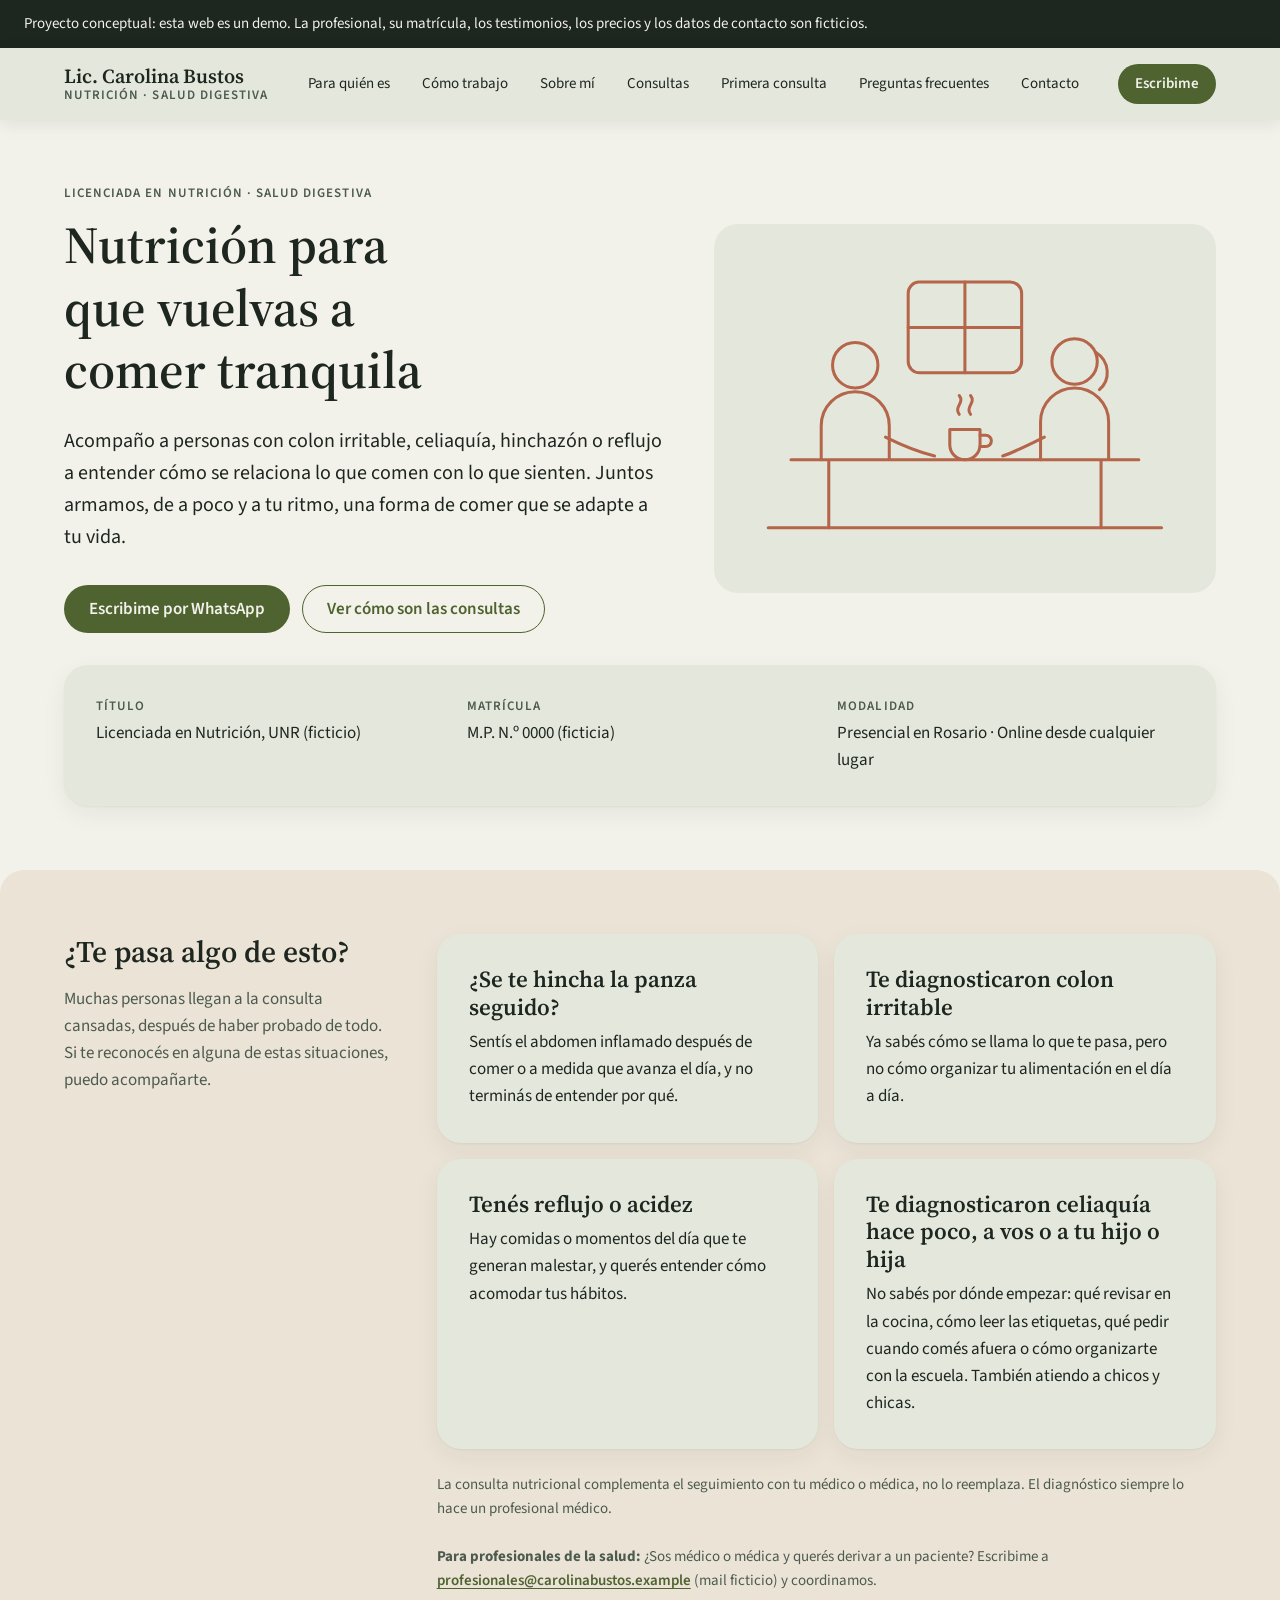
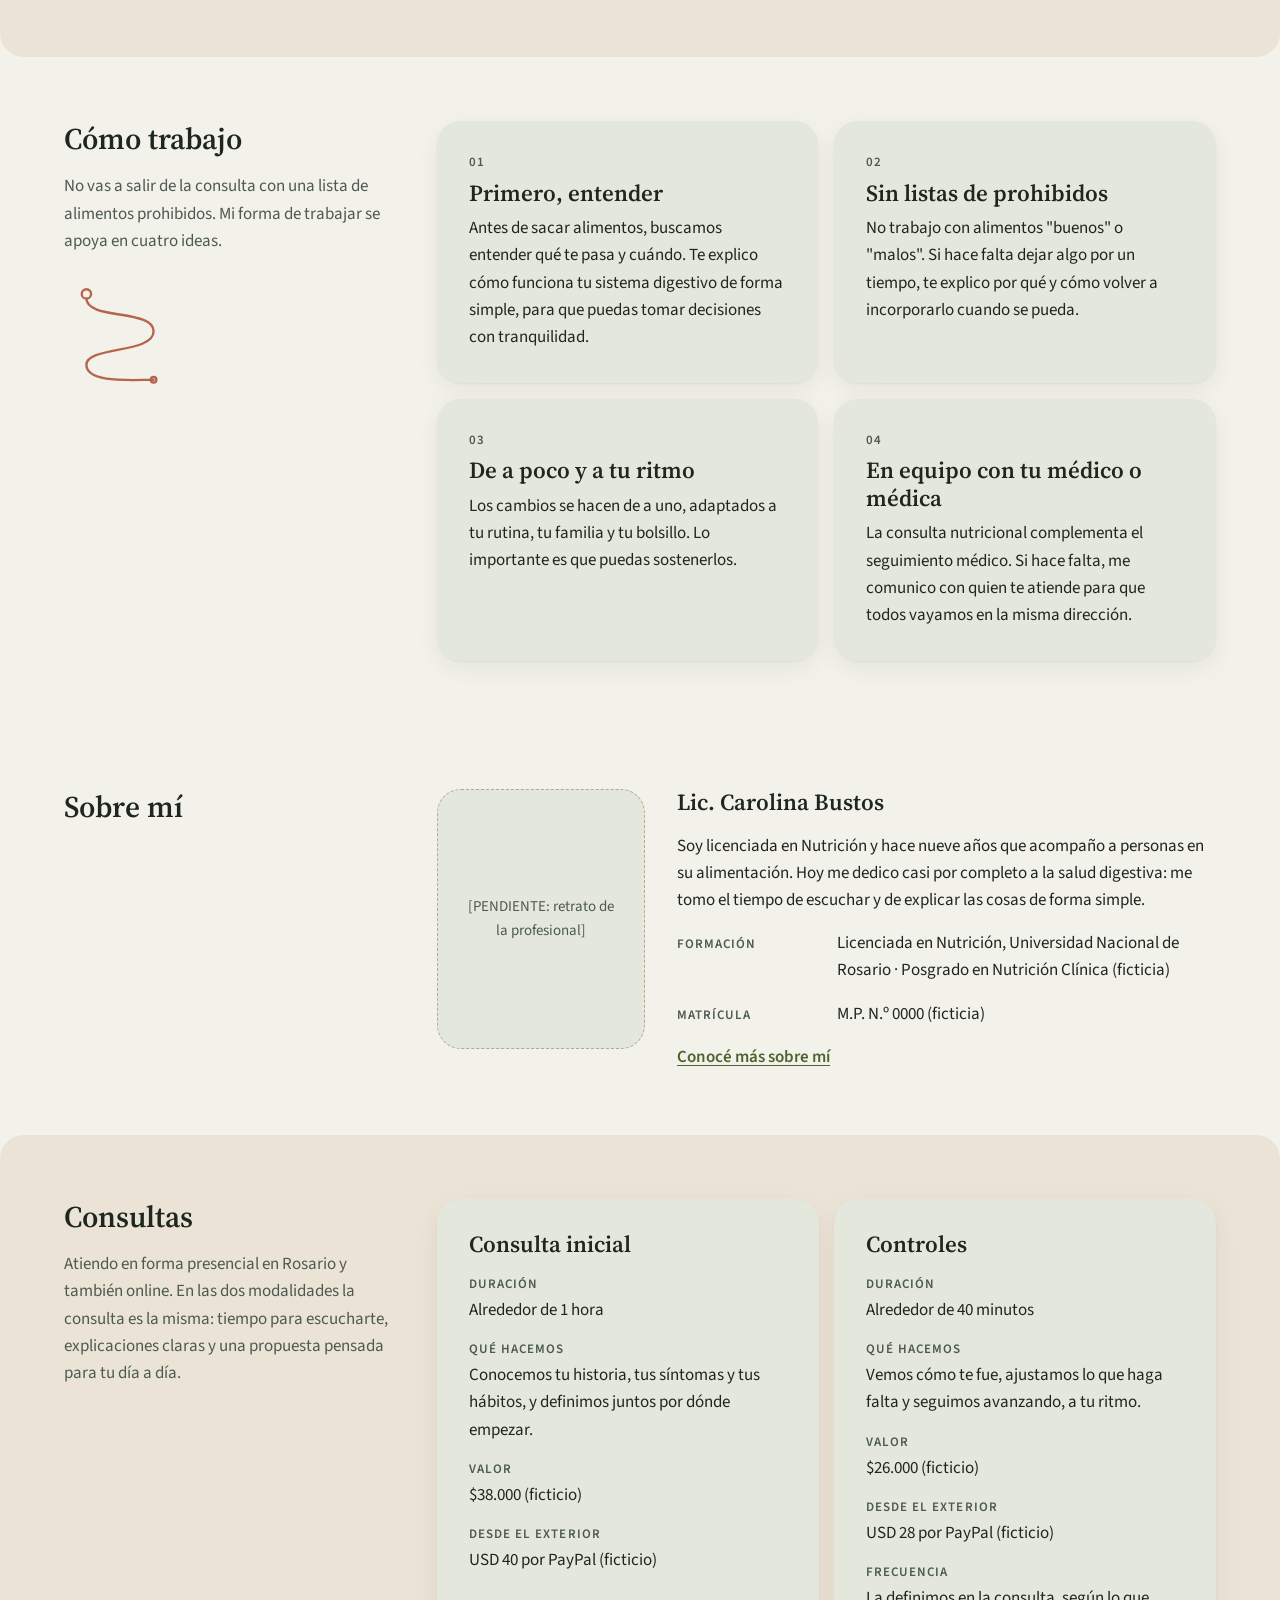
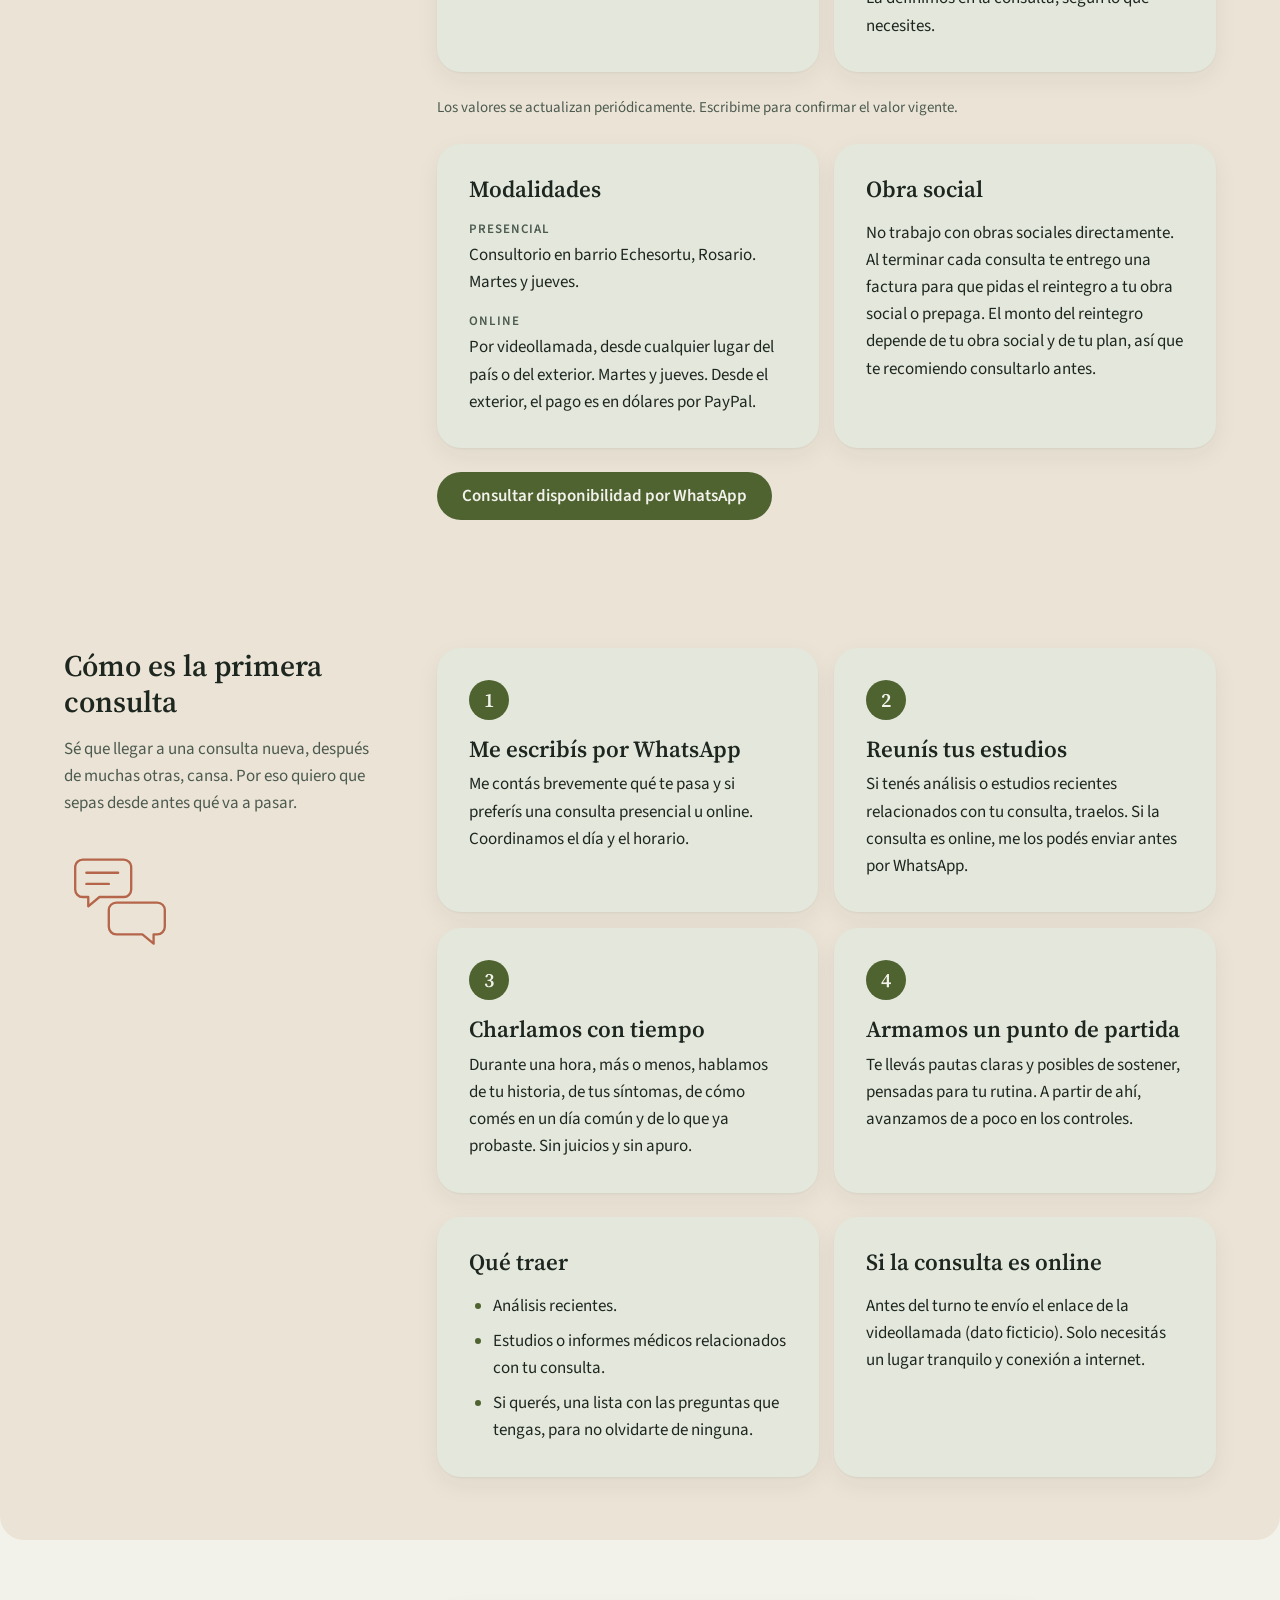
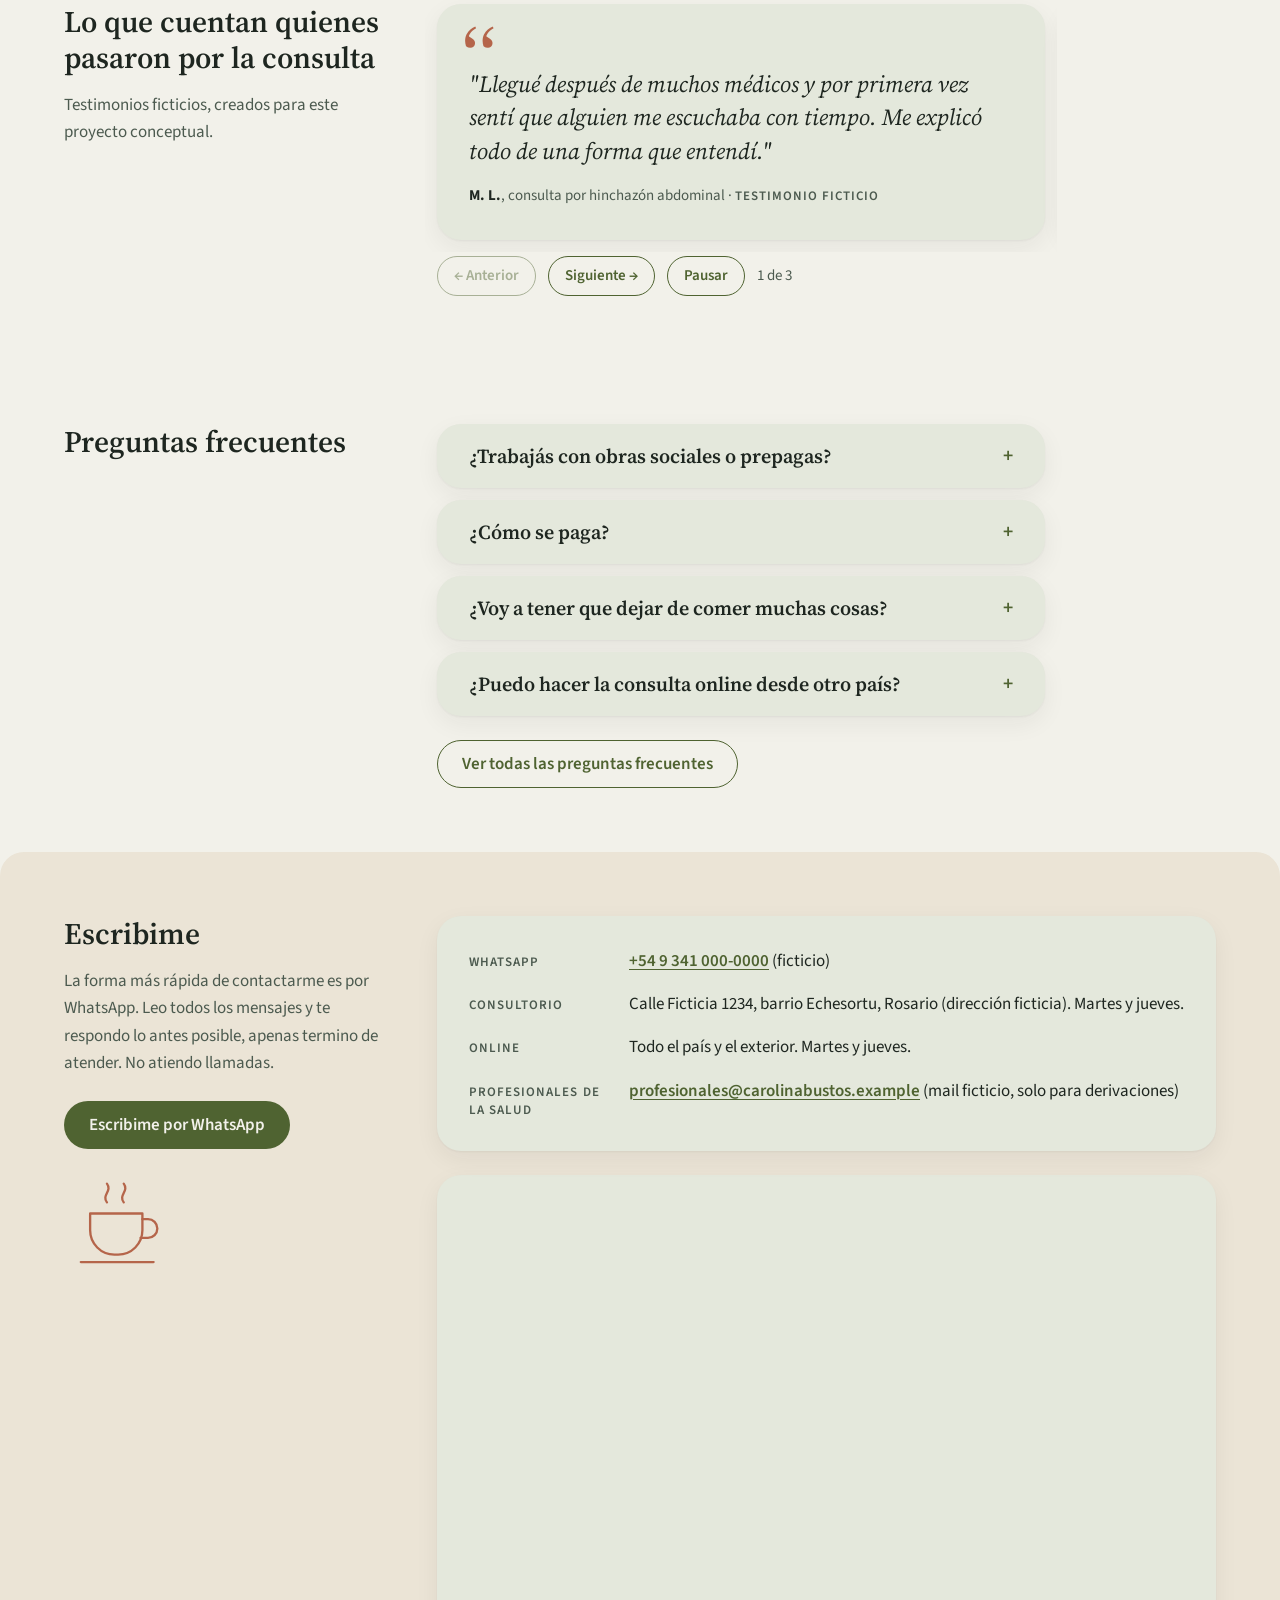
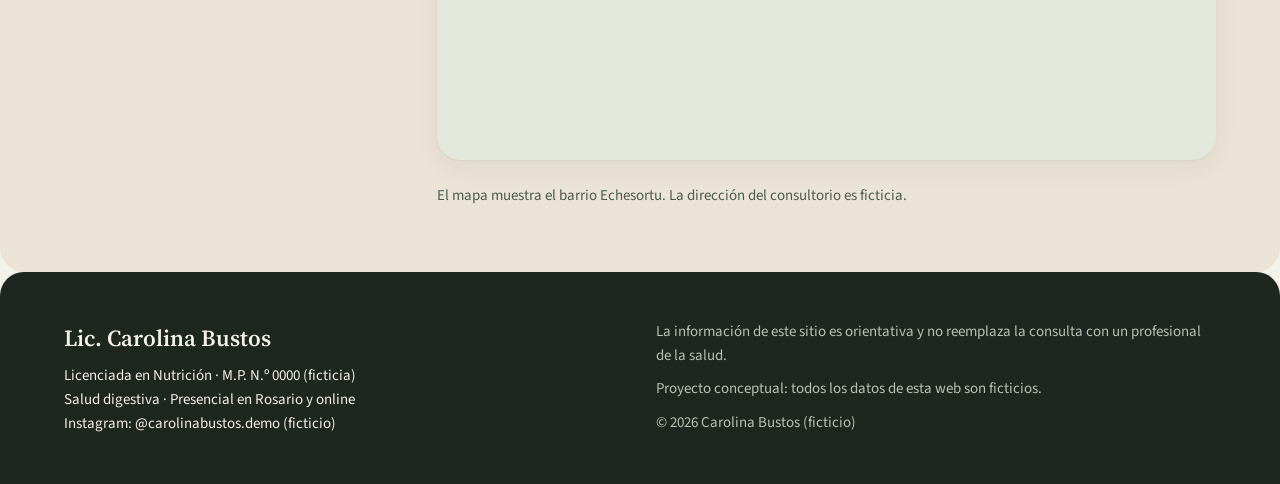
==== index.html @ 6b388bb0 "Estructura la web, home, sobre-mi, preguntas-frecuentes" ====
<!DOCTYPE html>
<html lang="es-AR">
<head>
  <meta charset="UTF-8">
  <meta name="viewport" content="width=device-width, initial-scale=1">
  <title>Lic. Carolina Bustos | Nutricionista en salud digestiva en Rosario y online</title>
  <meta name="description" content="Licenciada en Nutrición especializada en salud digestiva: colon irritable, celiaquía, hinchazón y reflujo. Consultas presenciales en Rosario y online.">
  <meta name="theme-color" content="#E4E8DC">
  <link rel="preconnect" href="https://fonts.googleapis.com">
  <link rel="preconnect" href="https://fonts.gstatic.com" crossorigin>
  <link rel="stylesheet" href="https://fonts.googleapis.com/css2?family=Source+Sans+3:wght@400;600&family=Source+Serif+4:ital,opsz,wght@0,8..60,400;0,8..60,600;1,8..60,400&display=swap">
  <link rel="stylesheet" href="css/styles.css">
  <script src="js/main.js" defer></script>
</head>
<body>

  <a class="salto" href="#contenido">Ir al contenido</a>

  <p class="aviso-conceptual">
    Proyecto conceptual: esta web es un demo. La profesional, su matrícula, los testimonios, los precios y los datos de contacto son ficticios.
  </p>

  <header class="site-header">
    <div class="contenedor site-header__contenido">
      <p class="site-header__marca">
        Lic. Carolina Bustos
        <span class="site-header__bajada">Nutrición · Salud digestiva</span>
      </p>
      <nav class="site-nav" aria-label="Secciones">
        <ul class="site-nav__lista">
          <li><a class="site-nav__enlace" href="#para-quien-es">Para quién es</a></li>
          <li><a class="site-nav__enlace" href="#como-trabajo">Cómo trabajo</a></li>
          <li><a class="site-nav__enlace" href="#sobre-mi">Sobre mí</a></li>
          <li><a class="site-nav__enlace" href="#consultas">Consultas</a></li>
          <li><a class="site-nav__enlace" href="#primera-consulta">Primera consulta</a></li>
          <li><a class="site-nav__enlace" href="#preguntas-frecuentes">Preguntas frecuentes</a></li>
          <li><a class="site-nav__enlace" href="#contacto">Contacto</a></li>
        </ul>
      </nav>
      <a class="boton boton--principal boton--chico" href="https://wa.me/5493410000000?text=Hola%2C%20Carolina.%20Te%20escribo%20desde%20la%20web.%0AModalidad%20(presencial%20u%20online)%3A%20%0AMotivo%20de%20consulta%3A%20" target="_blank" rel="noopener">Escribime</a>
    </div>
  </header>

  <main id="contenido">

    <!-- ============ HERO ============ -->

    <section class="seccion" aria-labelledby="hero-titulo">
      <div class="contenedor">
        <div class="hero">
          <div class="hero__texto">
            <p class="etiqueta">Licenciada en Nutrición · Salud digestiva</p>
            <h1 class="hero__titulo" id="hero-titulo">Nutrición para que vuelvas a comer tranquila</h1>
            <p class="hero__bajada">Acompaño a personas con colon irritable, celiaquía, hinchazón o reflujo a entender cómo se relaciona lo que comen con lo que sienten. Juntos armamos, de a poco y a tu ritmo, una forma de comer que se adapte a tu vida.</p>
            <div class="hero__acciones">
              <a class="boton boton--principal" href="https://wa.me/5493410000000?text=Hola%2C%20Carolina.%20Te%20escribo%20desde%20la%20web.%0AModalidad%20(presencial%20u%20online)%3A%20%0AMotivo%20de%20consulta%3A%20" target="_blank" rel="noopener">Escribime por WhatsApp</a>
              <a class="boton boton--secundario" href="#consultas">Ver cómo son las consultas</a>
            </div>
          </div>
          <div class="hero__escena">
            <!-- Ilustración "Consulta": dos personas conversando en un escritorio, con una taza -->
            <svg class="trazo trazo--escena" viewBox="0 0 240 170" aria-hidden="true" focusable="false">
              <path pathLength="1" d="M96 18 H144 A6 6 0 0 1 150 24 V60 A6 6 0 0 1 144 66 H96 A6 6 0 0 1 90 60 V24 A6 6 0 0 1 96 18 Z"/>
              <path pathLength="1" d="M120 18 V66 M90 42 H150"/>
              <circle pathLength="1" cx="62" cy="62" r="12"/>
              <path pathLength="1" d="M44 112 V94 A18 18 0 0 1 80 94 V112"/>
              <path pathLength="1" d="M78 100 C88 105 96 108 104 110"/>
              <circle pathLength="1" cx="178" cy="60" r="12"/>
              <path pathLength="1" d="M189 55 C197 60 197 70 191 75"/>
              <path pathLength="1" d="M160 112 V92 A18 18 0 0 1 196 92 V112"/>
              <path pathLength="1" d="M162 100 C152 105 146 108 140 110"/>
              <path pathLength="1" d="M112 96 H128 V104 A8 8 0 0 1 120 112 A8 8 0 0 1 112 104 Z"/>
              <path pathLength="1" d="M128 99 H131 A3 3 0 0 1 131 105 H128"/>
              <path pathLength="1" d="M117 88 C114 84 120 82 117 78 M123 88 C120 84 126 82 123 78"/>
              <path pathLength="1" d="M28 112 H212 M48 112 V148 M192 112 V148"/>
              <path pathLength="1" d="M16 148 H224"/>
            </svg>
          </div>
        </div>
        <dl class="ficha ficha--franja tarjeta hero__datos">
          <div class="ficha__fila">
            <dt class="etiqueta">Título</dt>
            <dd>Licenciada en Nutrición, UNR (ficticio)</dd>
          </div>
          <div class="ficha__fila">
            <dt class="etiqueta">Matrícula</dt>
            <dd>M.P. N.º 0000 (ficticia)</dd>
          </div>
          <div class="ficha__fila">
            <dt class="etiqueta">Modalidad</dt>
            <dd>Presencial en Rosario · Online desde cualquier lugar</dd>
          </div>
        </dl>
      </div>
    </section>

    <!-- ============ PARA QUIÉN ES ============ -->

    <div class="banda">
    <section class="seccion" id="para-quien-es" aria-labelledby="para-quien-es-titulo">
      <div class="contenedor bloque">
        <div class="bloque__cabecera">
          <h2 class="seccion__titulo" id="para-quien-es-titulo">¿Te pasa algo de esto?</h2>
          <p class="seccion__intro">Muchas personas llegan a la consulta cansadas, después de haber probado de todo. Si te reconocés en alguna de estas situaciones, puedo acompañarte.</p>
        </div>
        <div class="bloque__contenido">
          <ul class="situaciones">
            <li class="situacion tarjeta">
              <h3 class="situacion__titulo">¿Se te hincha la panza seguido?</h3>
              <p>Sentís el abdomen inflamado después de comer o a medida que avanza el día, y no terminás de entender por qué.</p>
            </li>
            <li class="situacion tarjeta">
              <h3 class="situacion__titulo">Te diagnosticaron colon irritable</h3>
              <p>Ya sabés cómo se llama lo que te pasa, pero no cómo organizar tu alimentación en el día a día.</p>
            </li>
            <li class="situacion tarjeta">
              <h3 class="situacion__titulo">Tenés reflujo o acidez</h3>
              <p>Hay comidas o momentos del día que te generan malestar, y querés entender cómo acomodar tus hábitos.</p>
            </li>
            <li class="situacion tarjeta">
              <h3 class="situacion__titulo">Te diagnosticaron celiaquía hace poco, a vos o a tu hijo o hija</h3>
              <p>No sabés por dónde empezar: qué revisar en la cocina, cómo leer las etiquetas, qué pedir cuando comés afuera o cómo organizarte con la escuela. También atiendo a chicos y chicas.</p>
            </li>
          </ul>
          <p class="aclaracion">La consulta nutricional complementa el seguimiento con tu médico o médica, no lo reemplaza. El diagnóstico siempre lo hace un profesional médico.</p>
          <p class="aclaracion"><strong>Para profesionales de la salud:</strong> ¿Sos médico o médica y querés derivar a un paciente? Escribime a <a class="enlace" href="mailto:profesionales@carolinabustos.example">profesionales@carolinabustos.example</a> (mail ficticio) y coordinamos.</p>
        </div>
      </div>
    </section>
    </div>

    <!-- ============ CÓMO TRABAJO ============ -->

    <section class="seccion" id="como-trabajo" aria-labelledby="como-trabajo-titulo">
      <div class="contenedor bloque">
        <div class="bloque__cabecera">
          <h2 class="seccion__titulo" id="como-trabajo-titulo">Cómo trabajo</h2>
          <p class="seccion__intro">No vas a salir de la consulta con una lista de alimentos prohibidos. Mi forma de trabajar se apoya en cuatro ideas.</p>
          <!-- Ilustración "Recorrido": un camino que avanza de a poco -->
          <svg class="trazo bloque__ilustracion" viewBox="0 0 120 120" aria-hidden="true" focusable="false">
            <circle pathLength="1" cx="24" cy="16" r="5"/>
            <path pathLength="1" d="M24 21 C24 44 96 32 96 56 S24 72 24 92 S72 108 96 108"/>
            <circle pathLength="1" cx="96" cy="108" r="3"/>
          </svg>
        </div>
        <ol class="principios">
          <li class="principio tarjeta">
            <p class="etiqueta" aria-hidden="true">01</p>
            <h3 class="principio__titulo">Primero, entender</h3>
            <p>Antes de sacar alimentos, buscamos entender qué te pasa y cuándo. Te explico cómo funciona tu sistema digestivo de forma simple, para que puedas tomar decisiones con tranquilidad.</p>
          </li>
          <li class="principio tarjeta">
            <p class="etiqueta" aria-hidden="true">02</p>
            <h3 class="principio__titulo">Sin listas de prohibidos</h3>
            <p>No trabajo con alimentos "buenos" o "malos". Si hace falta dejar algo por un tiempo, te explico por qué y cómo volver a incorporarlo cuando se pueda.</p>
          </li>
          <li class="principio tarjeta">
            <p class="etiqueta" aria-hidden="true">03</p>
            <h3 class="principio__titulo">De a poco y a tu ritmo</h3>
            <p>Los cambios se hacen de a uno, adaptados a tu rutina, tu familia y tu bolsillo. Lo importante es que puedas sostenerlos.</p>
          </li>
          <li class="principio tarjeta">
            <p class="etiqueta" aria-hidden="true">04</p>
            <h3 class="principio__titulo">En equipo con tu médico o médica</h3>
            <p>La consulta nutricional complementa el seguimiento médico. Si hace falta, me comunico con quien te atiende para que todos vayamos en la misma dirección.</p>
          </li>
        </ol>
      </div>
    </section>

    <!-- ============ SOBRE MÍ ============ -->

    <section class="seccion" id="sobre-mi" aria-labelledby="sobre-mi-titulo">
      <div class="contenedor bloque">
        <div class="bloque__cabecera">
          <h2 class="seccion__titulo" id="sobre-mi-titulo">Sobre mí</h2>
        </div>
        <div class="sobre-mi">
          <!-- Reemplazar por la foto: <img> con alt "Retrato de Carolina Bustos,
               licenciada en Nutrición.", width, height y loading="lazy". -->
          <div class="foto-pendiente">
            <p>[PENDIENTE: retrato de la profesional]</p>
          </div>
          <div class="sobre-mi__texto">
            <h3 class="sobre-mi__nombre">Lic. Carolina Bustos</h3>
            <p>Soy licenciada en Nutrición y hace nueve años que acompaño a personas en su alimentación. Hoy me dedico casi por completo a la salud digestiva: me tomo el tiempo de escuchar y de explicar las cosas de forma simple.</p>
            <dl class="ficha">
              <div class="ficha__fila">
                <dt class="etiqueta">Formación</dt>
                <dd>Licenciada en Nutrición, Universidad Nacional de Rosario · Posgrado en Nutrición Clínica (ficticia)</dd>
              </div>
              <div class="ficha__fila">
                <dt class="etiqueta">Matrícula</dt>
                <dd>M.P. N.º 0000 (ficticia)</dd>
              </div>
            </dl>
            <p><a class="enlace" href="sobre-mi.html">Conocé más sobre mí</a></p>
          </div>
        </div>
      </div>
    </section>

    <!-- Banda con la información práctica: Consultas y Primera consulta -->
    <div class="banda">

    <!-- ============ CONSULTAS ============ -->
    <!-- Único lugar con precios: se actualizan cada 2 o 3 meses. -->

    <section class="seccion" id="consultas" aria-labelledby="consultas-titulo">
      <div class="contenedor bloque">
        <div class="bloque__cabecera">
          <h2 class="seccion__titulo" id="consultas-titulo">Consultas</h2>
          <p class="seccion__intro">Atiendo en forma presencial en Rosario y también online. En las dos modalidades la consulta es la misma: tiempo para escucharte, explicaciones claras y una propuesta pensada para tu día a día.</p>
        </div>
        <div class="bloque__contenido">
          <div class="consultas">
            <article class="consulta tarjeta">
              <h3 class="consulta__titulo">Consulta inicial</h3>
              <dl class="ficha">
                <div class="ficha__fila">
                  <dt class="etiqueta">Duración</dt>
                  <dd>Alrededor de 1 hora</dd>
                </div>
                <div class="ficha__fila">
                  <dt class="etiqueta">Qué hacemos</dt>
                  <dd>Conocemos tu historia, tus síntomas y tus hábitos, y definimos juntos por dónde empezar.</dd>
                </div>
                <div class="ficha__fila">
                  <dt class="etiqueta">Valor</dt>
                  <dd>$38.000 (ficticio)</dd>
                </div>
                <div class="ficha__fila">
                  <dt class="etiqueta">Desde el exterior</dt>
                  <dd>USD 40 por PayPal (ficticio)</dd>
                </div>
              </dl>
            </article>
            <article class="consulta tarjeta">
              <h3 class="consulta__titulo">Controles</h3>
              <dl class="ficha">
                <div class="ficha__fila">
                  <dt class="etiqueta">Duración</dt>
                  <dd>Alrededor de 40 minutos</dd>
                </div>
                <div class="ficha__fila">
                  <dt class="etiqueta">Qué hacemos</dt>
                  <dd>Vemos cómo te fue, ajustamos lo que haga falta y seguimos avanzando, a tu ritmo.</dd>
                </div>
                <div class="ficha__fila">
                  <dt class="etiqueta">Valor</dt>
                  <dd>$26.000 (ficticio)</dd>
                </div>
                <div class="ficha__fila">
                  <dt class="etiqueta">Desde el exterior</dt>
                  <dd>USD 28 por PayPal (ficticio)</dd>
                </div>
                <div class="ficha__fila">
                  <dt class="etiqueta">Frecuencia</dt>
                  <dd>La definimos en la consulta, según lo que necesites.</dd>
                </div>
              </dl>
            </article>
          </div>
          <p class="aclaracion">Los valores se actualizan periódicamente. Escribime para confirmar el valor vigente.</p>
          <div class="consultas">
            <article class="consulta tarjeta">
              <h3 class="consulta__titulo">Modalidades</h3>
              <dl class="ficha">
                <div class="ficha__fila">
                  <dt class="etiqueta">Presencial</dt>
                  <dd>Consultorio en barrio Echesortu, Rosario. Martes y jueves.</dd>
                </div>
                <div class="ficha__fila">
                  <dt class="etiqueta">Online</dt>
                  <dd>Por videollamada, desde cualquier lugar del país o del exterior. Martes y jueves. Desde el exterior, el pago es en dólares por PayPal.</dd>
                </div>
              </dl>
            </article>
            <article class="consulta tarjeta">
              <h3 class="consulta__titulo">Obra social</h3>
              <p>No trabajo con obras sociales directamente. Al terminar cada consulta te entrego una factura para que pidas el reintegro a tu obra social o prepaga. El monto del reintegro depende de tu obra social y de tu plan, así que te recomiendo consultarlo antes.</p>
            </article>
          </div>
          <p>
            <a class="boton boton--principal" href="https://wa.me/5493410000000?text=Hola%2C%20Carolina.%20Te%20escribo%20desde%20la%20web.%0AModalidad%20(presencial%20u%20online)%3A%20%0AMotivo%20de%20consulta%3A%20" target="_blank" rel="noopener">Consultar disponibilidad por WhatsApp</a>
          </p>
        </div>
      </div>
    </section>

    <!-- ============ PRIMERA CONSULTA ============ -->
    <!-- Único lugar con "Qué traer": las preguntas frecuentes remiten acá. -->

    <section class="seccion" id="primera-consulta" aria-labelledby="primera-consulta-titulo">
      <div class="contenedor bloque">
        <div class="bloque__cabecera">
          <h2 class="seccion__titulo" id="primera-consulta-titulo">Cómo es la primera consulta</h2>
          <p class="seccion__intro">Sé que llegar a una consulta nueva, después de muchas otras, cansa. Por eso quiero que sepas desde antes qué va a pasar.</p>
          <!-- Ilustración "Conversación": dos globos de diálogo -->
          <svg class="trazo bloque__ilustracion" viewBox="0 0 120 120" aria-hidden="true" focusable="false">
            <path pathLength="1" d="M20 20 H64 A8 8 0 0 1 72 28 V52 A8 8 0 0 1 64 60 H38 L26 70 V60 H20 A8 8 0 0 1 12 52 V28 A8 8 0 0 1 20 20 Z"/>
            <path pathLength="1" d="M24 34 H58"/>
            <path pathLength="1" d="M24 46 H48"/>
            <path pathLength="1" d="M56 66 H100 A8 8 0 0 1 108 74 V92 A8 8 0 0 1 100 100 H96 V110 L84 100 H56 A8 8 0 0 1 48 92 V74 A8 8 0 0 1 56 66 Z"/>
          </svg>
        </div>
        <div class="bloque__contenido">
          <ol class="pasos">
            <li class="paso tarjeta">
              <h3 class="paso__titulo">Me escribís por WhatsApp</h3>
              <p>Me contás brevemente qué te pasa y si preferís una consulta presencial u online. Coordinamos el día y el horario.</p>
            </li>
            <li class="paso tarjeta">
              <h3 class="paso__titulo">Reunís tus estudios</h3>
              <p>Si tenés análisis o estudios recientes relacionados con tu consulta, traelos. Si la consulta es online, me los podés enviar antes por WhatsApp.</p>
            </li>
            <li class="paso tarjeta">
              <h3 class="paso__titulo">Charlamos con tiempo</h3>
              <p>Durante una hora, más o menos, hablamos de tu historia, de tus síntomas, de cómo comés en un día común y de lo que ya probaste. Sin juicios y sin apuro.</p>
            </li>
            <li class="paso tarjeta">
              <h3 class="paso__titulo">Armamos un punto de partida</h3>
              <p>Te llevás pautas claras y posibles de sostener, pensadas para tu rutina. A partir de ahí, avanzamos de a poco en los controles.</p>
            </li>
          </ol>
          <div class="consultas">
            <article class="consulta tarjeta">
              <h3 class="consulta__titulo">Qué traer</h3>
              <ul class="lista">
                <li>Análisis recientes.</li>
                <li>Estudios o informes médicos relacionados con tu consulta.</li>
                <li>Si querés, una lista con las preguntas que tengas, para no olvidarte de ninguna.</li>
              </ul>
            </article>
            <article class="consulta tarjeta">
              <h3 class="consulta__titulo">Si la consulta es online</h3>
              <p>Antes del turno te envío el enlace de la videollamada (dato ficticio). Solo necesitás un lugar tranquilo y conexión a internet.</p>
            </article>
          </div>
        </div>
      </div>
    </section>

    </div>

    <!-- ============ TESTIMONIOS ============ -->
    <!-- Ficticios: en un proyecto real, solo con permiso de cada paciente. -->

    <section class="seccion" id="testimonios" aria-labelledby="testimonios-titulo">
      <div class="contenedor bloque">
        <div class="bloque__cabecera">
          <h2 class="seccion__titulo" id="testimonios-titulo">Lo que cuentan quienes pasaron por la consulta</h2>
          <p class="seccion__intro">Testimonios ficticios, creados para este proyecto conceptual.</p>
        </div>
        <!-- Slider: sin JS se desliza con el dedo, el trackpad o el teclado.
             js/main.js muestra los botones Anterior / Siguiente / Pausar
             y lo hace avanzar solo (intervalo en el token --slider-intervalo). -->
        <div class="slider" data-slider>
          <div class="slider__pista" role="region" aria-label="Testimonios" tabindex="0">
          <figure class="testimonio tarjeta">
            <blockquote class="testimonio__cita">
              <p>"Llegué después de muchos médicos y por primera vez sentí que alguien me escuchaba con tiempo. Me explicó todo de una forma que entendí."</p>
            </blockquote>
            <figcaption class="testimonio__autor">
              <strong>M. L.</strong>, consulta por hinchazón abdominal · <span class="etiqueta">Testimonio ficticio</span>
            </figcaption>
          </figure>
          <figure class="testimonio tarjeta">
            <blockquote class="testimonio__cita">
              <p>"Cuando a mi hija le diagnosticaron celiaquía, no sabía ni qué comprar. Me ayudó a organizar la cocina y a hablar con la escuela sin tanta angustia."</p>
            </blockquote>
            <figcaption class="testimonio__autor">
              <strong>S. R.</strong>, mamá de una nena celíaca · <span class="etiqueta">Testimonio ficticio</span>
            </figcaption>
          </figure>
          <figure class="testimonio tarjeta">
            <blockquote class="testimonio__cita">
              <p>"Hago las consultas online desde Madrid y todo es muy claro: cómo pagar, qué mandar y cuándo. Es como estar en el consultorio."</p>
            </blockquote>
            <figcaption class="testimonio__autor">
              <strong>J. P.</strong>, consulta online desde el exterior · <span class="etiqueta">Testimonio ficticio</span>
            </figcaption>
          </figure>
          </div>
          <div class="slider__controles" hidden>
            <button class="boton boton--secundario boton--chico" type="button" data-slider-anterior><span aria-hidden="true">←&nbsp;</span>Anterior</button>
            <button class="boton boton--secundario boton--chico" type="button" data-slider-siguiente>Siguiente<span aria-hidden="true">&nbsp;→</span></button>
            <button class="boton boton--secundario boton--chico" type="button" data-slider-pausa hidden>Pausar</button>
            <p class="aclaracion" aria-live="polite" data-slider-estado></p>
          </div>
        </div>
      </div>
    </section>

    <!-- ============ PREGUNTAS FRECUENTES ============ -->
    <!-- En la home, solo las 4 más importantes. Todas (las 13) van en
         preguntas-frecuentes.html. Si cambia una respuesta, cambiarla en
         las dos páginas. -->

    <section class="seccion" id="preguntas-frecuentes" aria-labelledby="preguntas-frecuentes-titulo">
      <div class="contenedor bloque">
        <div class="bloque__cabecera">
          <h2 class="seccion__titulo" id="preguntas-frecuentes-titulo">Preguntas frecuentes</h2>
        </div>
        <div class="bloque__contenido">
          <div class="faq">
            <details class="faq__item tarjeta">
              <summary class="faq__pregunta">¿Trabajás con obras sociales o prepagas?</summary>
              <p class="faq__respuesta">No trabajo con obras sociales directamente. Al terminar cada consulta te entrego una factura para que pidas el reintegro. El monto depende de tu obra social y de tu plan, así que te recomiendo consultarlo antes.</p>
            </details>
            <details class="faq__item tarjeta">
              <summary class="faq__pregunta">¿Cómo se paga?</summary>
              <p class="faq__respuesta">En el consultorio, por transferencia bancaria o en efectivo. En las consultas online desde Argentina, por transferencia. Desde el exterior, en dólares por PayPal.</p>
            </details>
            <details class="faq__item tarjeta">
              <summary class="faq__pregunta">¿Voy a tener que dejar de comer muchas cosas?</summary>
              <p class="faq__respuesta">No trabajo con listas rígidas. La idea es entender, de a poco, cómo te sienta cada alimento y armar una forma de comer variada y posible de sostener. En el caso de la celiaquía, el gluten se deja por indicación médica, y te acompaño para que eso no signifique comer aburrido ni con miedo.</p>
            </details>
            <details class="faq__item tarjeta">
              <summary class="faq__pregunta">¿Puedo hacer la consulta online desde otro país?</summary>
              <p class="faq__respuesta">Sí. Atiendo online a personas de todo el país y del exterior, los martes y jueves. El horario lo coordinamos teniendo en cuenta la diferencia horaria.</p>
            </details>
          </div>
          <p>
            <a class="boton boton--secundario" href="preguntas-frecuentes.html">Ver todas las preguntas frecuentes</a>
          </p>
        </div>
      </div>
    </section>

    <!-- ============ CONTACTO ============ -->
    <!-- Pacientes: solo WhatsApp. El mail es solo para profesionales de la salud. -->

    <div class="banda">
    <section class="seccion" id="contacto" aria-labelledby="contacto-titulo">
      <div class="contenedor bloque">
        <div class="bloque__cabecera">
          <h2 class="seccion__titulo" id="contacto-titulo">Escribime</h2>
          <p class="seccion__intro">La forma más rápida de contactarme es por WhatsApp. Leo todos los mensajes y te respondo lo antes posible, apenas termino de atender. No atiendo llamadas.</p>
          <p>
            <a class="boton boton--principal" href="https://wa.me/5493410000000?text=Hola%2C%20Carolina.%20Te%20escribo%20desde%20la%20web.%0AModalidad%20(presencial%20u%20online)%3A%20%0AMotivo%20de%20consulta%3A%20" target="_blank" rel="noopener">Escribime por WhatsApp</a>
          </p>
          <!-- Ilustración "Taza": "como cuando alguien te recibe con un té" -->
          <svg class="trazo bloque__ilustracion" viewBox="0 0 120 120" aria-hidden="true" focusable="false">
            <path pathLength="1" d="M28 52 H84 V70 A26 26 0 0 1 58 96 H54 A26 26 0 0 1 28 70 Z"/>
            <path pathLength="1" d="M84 58 H90 A10 10 0 0 1 90 78 H82"/>
            <path pathLength="1" d="M18 104 H96"/>
            <path pathLength="1" d="M46 40 C40 32 52 28 46 20"/>
            <path pathLength="1" d="M64 40 C58 32 70 28 64 20"/>
          </svg>
        </div>
        <div class="bloque__contenido">
          <div class="contacto__datos tarjeta">
            <dl class="ficha">
              <div class="ficha__fila">
                <dt class="etiqueta">WhatsApp</dt>
                <dd><a class="enlace" href="https://wa.me/5493410000000?text=Hola%2C%20Carolina.%20Te%20escribo%20desde%20la%20web.%0AModalidad%20(presencial%20u%20online)%3A%20%0AMotivo%20de%20consulta%3A%20" target="_blank" rel="noopener">+54 9 341 000-0000</a> (ficticio)</dd>
              </div>
              <div class="ficha__fila">
                <dt class="etiqueta">Consultorio</dt>
                <dd>Calle Ficticia 1234, barrio Echesortu, Rosario (dirección ficticia). Martes y jueves.</dd>
              </div>
              <div class="ficha__fila">
                <dt class="etiqueta">Online</dt>
                <dd>Todo el país y el exterior. Martes y jueves.</dd>
              </div>
              <div class="ficha__fila">
                <dt class="etiqueta">Profesionales de la salud</dt>
                <dd><a class="enlace" href="mailto:profesionales@carolinabustos.example">profesionales@carolinabustos.example</a> (mail ficticio, solo para derivaciones)</dd>
              </div>
            </dl>
          </div>
          <!-- Mapa del barrio, sin marcar una dirección: la del consultorio es
               ficticia. En un proyecto real, usar la dirección exacta. -->
          <div class="mapa">
            <iframe src="https://www.google.com/maps?q=Echesortu,+Rosario,+Santa+Fe&amp;output=embed" title="Mapa de barrio Echesortu, Rosario" width="800" height="600" loading="lazy" referrerpolicy="no-referrer-when-downgrade"></iframe>
          </div>
          <p class="aclaracion">El mapa muestra el barrio Echesortu. La dirección del consultorio es ficticia.</p>
        </div>
      </div>
    </section>
    </div>

    <!-- ============ GUÍA DE CELIAQUÍA (OCULTA) ============
         No publicar hasta que la guía esté lista: con el atributo hidden no
         se ve ni la leen los lectores de pantalla. Para publicarla, quitar
         hidden, cargar el PDF y agregar el enlace en la sección que
         corresponda. Descarga directa, sin pedir el mail.
         [PENDIENTE: PDF de la guía y si será gratuita o paga] -->

    <section class="seccion" id="guia-celiaquia" aria-labelledby="guia-celiaquia-titulo" hidden>
      <div class="contenedor bloque">
        <div class="bloque__cabecera">
          <h2 class="seccion__titulo" id="guia-celiaquia-titulo">Recién te diagnosticaron celiaquía</h2>
        </div>
        <div class="bloque__contenido">
          <p class="seccion__intro">Armé una guía con lo básico para los primeros días: qué revisar en tu cocina, cómo leer las etiquetas y qué preguntar cuando comés afuera.</p>
          <p>
            <a class="boton boton--principal" href="assets/guia-celiaquia.pdf" download>Descargar la guía (PDF)</a>
          </p>
        </div>
      </div>
    </section>

  </main>

  <!-- ============ FOOTER ============ -->

  <footer class="site-footer">
    <div class="contenedor site-footer__contenido">
      <div>
        <p class="site-footer__marca">Lic. Carolina Bustos</p>
        <p>Licenciada en Nutrición · M.P. N.º 0000 (ficticia)</p>
        <p>Salud digestiva · Presencial en Rosario y online</p>
        <!-- [PENDIENTE: enlace a la cuenta real de Instagram]. Va como texto
             para no enlazar a una cuenta ajena que pueda existir con ese nombre. -->
        <p>Instagram: @carolinabustos.demo (ficticio)</p>
      </div>
      <div class="site-footer__legal">
        <p>La información de este sitio es orientativa y no reemplaza la consulta con un profesional de la salud.</p>
        <p>Proyecto conceptual: todos los datos de esta web son ficticios.</p>
        <p>© 2026 Carolina Bustos (ficticio)</p>
      </div>
    </div>
  </footer>

</body>
</html>
---- css/styles.css ----
/* =========================================================
   Lic. Carolina Bustos · Demo Nutricionista
   Basado en la guía B + C: Ficha clara con trazo
   (styleguides/bc-ficha-trazo/). Mobile-first.
   Todo valor visual vive en los tokens de :root.
   ========================================================= */

:root {
  /* Color */
  --color-fondo: #F2F1EA;
  --color-superficie: #E4E8DC;
  --color-texto: #1E2620;
  --color-texto-secundario: #4C5A4F;
  --color-acento: #4F6331;
  --color-acento-hover: #3E4F26;
  --color-sobre-acento: #F2F1EA;
  --color-trazo: #B5654A;   /* solo ilustraciones y adornos */
  --color-filete: #B9A88A;  /* solo bordes decorativos */
  /* Banda crema que agrupa secciones. Contraste encima: texto 12,27:1,
     secundario 5,76:1, acento 5,25:1 (AA); trazo 3,37:1 (gráficos, 3:1). */
  --color-banda: #EBE4D6;

  /* Color sobre fondo oscuro (footer) */
  --color-oscuro-fondo: #1E2620;
  --color-oscuro-texto: #F2F1EA;
  --color-oscuro-secundario: #B7C2B4;
  --color-oscuro-acento: #C5D69B;

  /* Tipografía */
  --font-titulos: "Source Serif 4", Georgia, "Times New Roman", serif;
  --font-texto: "Source Sans 3", system-ui, -apple-system, "Segoe UI", sans-serif;

  --fs-etiqueta: 0.8125rem;
  --fs-sm: 0.9375rem;
  --fs-base: 1.0625rem;
  --fs-lg: 1.25rem;
  --fs-xl: 1.4375rem;
  --fs-2xl: 1.875rem;
  --fs-3xl: clamp(2.25rem, 1.7rem + 2.6vw, 3.25rem);
  --fs-comilla: 6rem;

  --lh-titulos: 1.2;
  --lh-texto: 1.6;

  --fw-normal: 400;
  --fw-fuerte: 600;

  --tracking-etiqueta: 0.08em;

  /* Espaciado */
  --space-1: 0.25rem;
  --space-2: 0.5rem;
  --space-3: 0.75rem;
  --space-4: 1rem;
  --space-5: 1.5rem;
  --space-6: 2rem;
  --space-7: 3rem;
  --space-8: 4rem;
  --space-9: 6rem;

  /* Radios: suaves, sin llegar a "burbuja" */
  --radius-sm: 0.5rem;
  --radius-md: 1rem;
  --radius-lg: 1.5rem;
  --radius-full: 62.5rem;

  /* Sombras: apenas perceptibles, solo para despegar las fichas del fondo */
  --sombra-ficha: 0 0.0625rem 0.125rem rgb(30 38 32 / 0.05),
                  0 0.5rem 1.5rem rgb(30 38 32 / 0.06);
  --sombra-header: 0 0.25rem 1rem rgb(30 38 32 / 0.08);

  /* Medidas */
  --ancho-max: 72rem;
  --ancho-lectura: 38rem;
  --ancho-etiqueta: 9rem;
  --borde-fino: 0.0625rem;
  --borde-foco: 0.1875rem;
  --tamano-numero: 2.5rem;

  /* Alto aproximado del header fijo: las anclas de la navegación dejan
     ese espacio arriba para que el título no quede tapado. En móvil la
     navegación ocupa varias líneas; desde 56rem va en una sola fila. */
  --alto-header: 12rem;

  /* Ilustraciones. El grosor va en unidades del SVG, no en rem, para que
     escale junto con el dibujo. Los íconos usan un viewBox de 120; la escena
     del hero, uno de 240 que se muestra más grande, así que lleva un grosor
     menor para que la línea se vea igual. */
  --trazo-grosor: 2.5;
  --trazo-grosor-escena: 1.6;
  --ilustracion-chica: 7rem;
  --ilustracion-mediana: 10rem;
  --ilustracion-escena-max: 30rem;

  /* Botón sin efecto (primera o última ficha del slider) */
  --opacidad-inactivo: 0.45;

  /* Mapa del consultorio */
  --mapa-proporcion: 4 / 3;

  /* Movimiento */
  --duracion-corta: 200ms;
  --duracion-media: 300ms;
  --duracion-trazo: 800ms;
  --entrada-desplazamiento: 1.5rem;
  --curva: cubic-bezier(0.2, 0.6, 0.2, 1);
  --slider-intervalo: 7s; /* lo lee js/main.js para el avance automático */
}

@media (min-width: 56rem) {
  :root {
    --alto-header: 6rem;
  }
}

/* ---------- Base ---------- */

*,
*::before,
*::after {
  box-sizing: border-box;
}

html {
  scroll-padding-top: var(--alto-header);
}

body {
  margin: 0;
  background-color: var(--color-fondo);
  color: var(--color-texto);
  font-family: var(--font-texto);
  font-size: var(--fs-base);
  line-height: var(--lh-texto);
  -webkit-font-smoothing: antialiased;
}

h1,
h2,
h3 {
  margin: 0;
  font-family: var(--font-titulos);
  font-weight: var(--fw-fuerte);
  line-height: var(--lh-titulos);
}

p,
dl,
dd {
  margin: 0;
}

ul,
ol {
  margin: 0;
  padding: 0;
  list-style: none;
}

/* Que ningún display (flex, inline-flex…) le gane al atributo hidden */
[hidden] {
  display: none !important;
}

:focus-visible {
  outline: var(--borde-foco) solid var(--color-acento);
  outline-offset: var(--space-1);
}

/* ---------- Enlace para saltar al contenido ----------
   Fuera de pantalla hasta que recibe el foco con el teclado. */

.salto {
  position: absolute;
  top: var(--space-2);
  left: var(--space-2);
  z-index: 2;
  padding: var(--space-2) var(--space-4);
  background-color: var(--color-acento);
  border-radius: var(--radius-full);
  color: var(--color-sobre-acento);
  font-weight: var(--fw-fuerte);
  text-decoration: none;
  transform: translateY(-200%);
}

.salto:focus-visible {
  transform: translateY(0);
}

/* ---------- Etiqueta en versalitas: rasgo de la ficha ---------- */

.etiqueta {
  color: var(--color-texto-secundario);
  font-family: var(--font-texto);
  font-size: var(--fs-etiqueta);
  font-weight: var(--fw-fuerte);
  letter-spacing: var(--tracking-etiqueta);
  line-height: 1.4;
  text-transform: uppercase;
}

/* ---------- Tarjeta: la ficha redondeada que reemplaza a los filetes ---------- */

.tarjeta {
  padding: var(--space-5);
  background-color: var(--color-superficie);
  border-radius: var(--radius-lg);
  box-shadow: var(--sombra-ficha);
}

/* ---------- Estructura ---------- */

.contenedor {
  width: min(100% - 2 * var(--space-5), var(--ancho-max));
  margin-inline: auto;
}

/* Las secciones se separan solo con aire, sin filetes */
.seccion {
  padding-block: var(--space-8);
}

/* Banda: fondo crema de ancho completo, con las esquinas redondeadas como
   el footer. Envuelve una o más secciones del mismo tema, para que la
   página no se lea como una sola superficie. */
.banda {
  background-color: var(--color-banda);
  border-radius: var(--radius-lg);
}

.seccion__titulo {
  margin-bottom: var(--space-4);
  font-size: var(--fs-2xl);
}

.seccion__intro {
  max-width: var(--ancho-lectura);
  margin-bottom: var(--space-5);
  color: var(--color-texto-secundario);
}

/* Grilla asimétrica: título a la izquierda, contenido a la derecha */
.bloque {
  display: grid;
  gap: var(--space-5);
}

/* Columna de contenido: separa con aire las fichas de las notas de abajo */
.bloque__contenido {
  display: grid;
  gap: var(--space-5);
  align-content: start;
}

.bloque__ilustracion {
  width: var(--ilustracion-chica);
  margin-top: var(--space-4);
}

/* ---------- Aviso de proyecto conceptual ---------- */

.aviso-conceptual {
  margin: 0;
  padding: var(--space-3) var(--space-5);
  background-color: var(--color-texto);
  color: var(--color-fondo);
  font-size: var(--fs-sm);
}

/* ---------- Ilustraciones de trazo ---------- */

.trazo {
  display: block;
  height: auto;
  fill: none;
  stroke: var(--color-trazo);
  stroke-width: var(--trazo-grosor);
  stroke-linecap: round;
  stroke-linejoin: round;
}

.trazo--escena {
  stroke-width: var(--trazo-grosor-escena);
}

/* pathLength="1" en cada trazo permite dibujarlo con un solo valor */
.trazo :is(path, circle) {
  stroke-dasharray: 1;
  stroke-dashoffset: 0;
}

/* ---------- Botones y enlaces ---------- */

.boton {
  display: inline-flex;
  align-items: center;
  justify-content: center;
  min-height: 3rem;
  padding: var(--space-3) var(--space-5);
  border: var(--borde-fino) solid transparent;
  border-radius: var(--radius-full);
  background-color: transparent; /* para <button> */
  font-family: var(--font-texto);
  font-size: var(--fs-base);
  font-weight: var(--fw-fuerte);
  line-height: 1.2;
  text-decoration: none;
  cursor: pointer;
  transition: background-color var(--duracion-corta) var(--curva),
              color var(--duracion-corta) var(--curva),
              border-color var(--duracion-corta) var(--curva);
}

.boton--principal {
  background-color: var(--color-acento);
  color: var(--color-sobre-acento);
}

.boton--principal:hover,
.boton--principal:focus-visible {
  background-color: var(--color-acento-hover);
}

.boton--secundario {
  border-color: var(--color-acento);
  color: var(--color-acento);
}

.boton--secundario:hover,
.boton--secundario:focus-visible {
  border-color: var(--color-acento-hover);
  color: var(--color-acento-hover);
}

.boton--chico {
  min-height: 2.5rem;
  padding: var(--space-2) var(--space-4);
  font-size: var(--fs-sm);
}

.enlace {
  color: var(--color-acento);
  font-weight: var(--fw-fuerte);
  text-decoration: underline;
  text-decoration-thickness: var(--borde-fino);
  text-underline-offset: 0.2em;
}

.enlace:hover {
  color: var(--color-acento-hover);
}

/* ---------- Header del sitio: banda salvia fija arriba ---------- */

.site-header {
  position: sticky;
  top: 0;
  z-index: 1;
  background-color: var(--color-superficie);
  box-shadow: var(--sombra-header);
}

.site-header__contenido {
  display: flex;
  flex-wrap: wrap;
  align-items: center;
  justify-content: space-between;
  gap: var(--space-3) var(--space-4);
  padding-block: var(--space-4);
}

.site-header__marca {
  display: grid;
  font-family: var(--font-titulos);
  font-size: var(--fs-lg);
  font-weight: var(--fw-fuerte);
  line-height: var(--lh-titulos);
}

.site-header__bajada {
  color: var(--color-texto-secundario);
  font-family: var(--font-texto);
  font-size: var(--fs-etiqueta);
  font-weight: var(--fw-fuerte);
  letter-spacing: var(--tracking-etiqueta);
  text-transform: uppercase;
}

.site-nav {
  order: 3;
  width: 100%;
}

.site-nav__lista {
  display: flex;
  flex-wrap: wrap;
  gap: var(--space-1) var(--space-2);
}

.site-nav__enlace {
  display: inline-block;
  padding: var(--space-1) var(--space-3);
  border-radius: var(--radius-full);
  color: var(--color-texto);
  font-size: var(--fs-sm);
  text-decoration: none;
  transition: background-color var(--duracion-corta) var(--curva);
}

.site-nav__enlace:hover {
  background-color: var(--color-fondo);
}

/* ---------- Hero ---------- */

.hero {
  display: grid;
  gap: var(--space-6);
  align-items: center;
}

.hero__titulo {
  max-width: 16ch;
  margin-block: var(--space-3) var(--space-5);
  font-family: var(--font-titulos);
  font-size: var(--fs-3xl);
  font-weight: var(--fw-fuerte);
  line-height: var(--lh-titulos);
}

.hero__bajada {
  max-width: var(--ancho-lectura);
  margin-bottom: var(--space-6);
  font-size: var(--fs-lg);
}

.hero__acciones {
  display: flex;
  flex-wrap: wrap;
  gap: var(--space-3);
}

/* Panel de la ilustración: ficha grande, fondo salvia */
.hero__escena {
  display: grid;
  place-items: center;
  padding: var(--space-5);
  background-color: var(--color-superficie);
  border-radius: var(--radius-lg);
}

.hero__escena .trazo {
  width: 100%;
  max-width: var(--ilustracion-escena-max);
}

/* Franja de datos debajo del hero */
.hero__datos {
  margin-top: var(--space-6);
}

/* ---------- Ficha: etiqueta + dato, separados por aire ---------- */

.ficha {
  display: grid;
  gap: var(--space-4);
}

.ficha__fila {
  display: grid;
  gap: var(--space-1);
  align-content: start;
}

/* Variante en franja: los datos en columnas, etiqueta arriba del dato */
.ficha--franja {
  grid-template-columns: repeat(2, 1fr);
  gap: var(--space-5);
}

/* ---------- Para quién es ---------- */

.situaciones {
  display: grid;
  gap: var(--space-4);
}

.situacion {
  display: grid;
  gap: var(--space-2);
  align-content: start;
}

.situacion__titulo {
  font-size: var(--fs-xl);
}

/* ---------- Principios ---------- */

.principios {
  display: grid;
  gap: var(--space-4);
}

.principio {
  display: grid;
  gap: var(--space-2);
  align-content: start;
}

.principio__titulo {
  font-size: var(--fs-xl);
}

/* ---------- Consultas ---------- */

.consultas {
  display: grid;
  gap: var(--space-4);
  margin-bottom: var(--space-5);
}

/* Dentro de .bloque__contenido el espacio lo da el gap de la columna */
.bloque__contenido .consultas {
  margin-bottom: 0;
}

.consulta__titulo {
  margin-bottom: var(--space-4);
  font-size: var(--fs-xl);
}

.aclaracion {
  color: var(--color-texto-secundario);
  font-size: var(--fs-sm);
}

/* ---------- Pasos ---------- */

.pasos {
  display: grid;
  gap: var(--space-4);
  counter-reset: paso;
}

.paso {
  display: grid;
  gap: var(--space-2);
  align-content: start;
  counter-increment: paso;
}

/* Número del paso en un círculo oliva. La lista ya es un <ol>,
   así que el número es solo visual. */
.paso::before {
  content: counter(paso);
  display: grid;
  place-items: center;
  width: var(--tamano-numero);
  height: var(--tamano-numero);
  margin-bottom: var(--space-2);
  background-color: var(--color-acento);
  border-radius: var(--radius-full);
  color: var(--color-sobre-acento);
  font-family: var(--font-titulos);
  font-size: var(--fs-lg);
  font-weight: var(--fw-fuerte);
}

.paso__titulo {
  font-size: var(--fs-xl);
}

/* ---------- Lista con viñetas (la base quita las viñetas) ---------- */

.lista {
  display: grid;
  gap: var(--space-2);
  padding-left: var(--space-5);
  list-style: disc;
}

.lista ::marker {
  color: var(--color-acento);
}

/* ---------- Sobre mí ---------- */

.sobre-mi {
  display: grid;
  gap: var(--space-6);
}

.sobre-mi__texto {
  display: grid;
  gap: var(--space-4);
  max-width: var(--ancho-lectura);
}

.sobre-mi__nombre {
  font-size: var(--fs-xl);
}

.foto-pendiente {
  display: grid;
  place-items: center;
  aspect-ratio: 4 / 5;
  max-width: 15rem;
  padding: var(--space-5);
  background-color: var(--color-superficie);
  border: var(--borde-fino) dashed var(--color-filete);
  border-radius: var(--radius-lg);
  color: var(--color-texto-secundario);
  font-size: var(--fs-sm);
  text-align: center;
}

/* ---------- Slider: una ficha por vez, deslizando en horizontal ----------
   Funciona sin JS con scroll-snap (dedo, trackpad, teclado). js/main.js
   agrega los botones. Todas las fichas toman la altura de la más alta,
   así la sección no salta al cambiar. */

.slider {
  display: grid;
  gap: var(--space-4);
  max-width: var(--ancho-lectura);
}

/* El padding deja ver la sombra y el foco de las fichas, que el scroll
   recortaría; el margen negativo mantiene la ficha alineada con la columna. */
.slider__pista {
  display: grid;
  grid-auto-columns: 100%;
  grid-auto-flow: column;
  gap: var(--space-4);
  margin: calc(-1 * var(--space-3));
  padding: var(--space-3);
  overflow-x: auto;
  overscroll-behavior-x: contain;
  scroll-padding-inline: var(--space-3);
  scroll-snap-type: x mandatory;
  scrollbar-color: var(--color-filete) transparent;
  scrollbar-width: thin;
}

.slider__pista > * {
  scroll-snap-align: start;
}

.slider__controles {
  display: flex;
  flex-wrap: wrap;
  align-items: center;
  gap: var(--space-3);
}

.slider__controles [aria-disabled="true"] {
  opacity: var(--opacidad-inactivo);
  cursor: default;
}

/* ---------- Testimonios ---------- */

.testimonio {
  position: relative;
  max-width: var(--ancho-lectura);
  margin: 0;
}

/* Doble clase: deja lugar arriba para la comilla en todos los anchos */
.testimonio.tarjeta {
  padding-top: var(--space-8);
}

/* Comilla grande decorativa, en color de trazo */
.testimonio::before {
  content: "\201C";
  position: absolute;
  top: var(--space-3);
  left: var(--space-5);
  color: var(--color-trazo);
  font-family: var(--font-titulos);
  font-size: var(--fs-comilla);
  line-height: 1;
}

.testimonio__cita {
  margin: 0 0 var(--space-4);
  font-family: var(--font-titulos);
  font-size: var(--fs-xl);
  font-style: italic;
  line-height: 1.45;
}

.testimonio__autor {
  color: var(--color-texto-secundario);
  font-size: var(--fs-sm);
}

.testimonio__autor strong {
  color: var(--color-texto);
}

/* ---------- Preguntas frecuentes ---------- */

.faq {
  display: grid;
  gap: var(--space-3);
  max-width: var(--ancho-lectura);
}

/* Doble clase para ganarle al padding de .tarjeta en todos los anchos:
   el espacio vertical lo dan la pregunta y la respuesta. */
.faq .faq__item {
  padding-block: 0;
}

.faq__pregunta {
  display: flex;
  justify-content: space-between;
  gap: var(--space-4);
  padding-block: var(--space-4);
  font-family: var(--font-titulos);
  font-size: var(--fs-lg);
  font-weight: var(--fw-fuerte);
  cursor: pointer;
  list-style: none;
}

.faq__pregunta::-webkit-details-marker {
  display: none;
}

.faq__pregunta::after {
  content: "+";
  color: var(--color-acento);
  font-family: var(--font-texto);
  transition: transform var(--duracion-media) var(--curva);
}

.faq__item[open] .faq__pregunta::after {
  transform: rotate(45deg);
}

.faq__respuesta {
  padding-bottom: var(--space-5);
  color: var(--color-texto-secundario);
}

/* ---------- Mapa del consultorio ---------- */

.mapa {
  overflow: hidden;
  aspect-ratio: var(--mapa-proporcion);
  background-color: var(--color-superficie);
  border-radius: var(--radius-lg);
  box-shadow: var(--sombra-ficha);
}

.mapa iframe {
  display: block;
  width: 100%;
  height: 100%;
  border: 0;
}

/* ---------- Footer: banda oscura que cierra la página ---------- */

.site-footer {
  padding-block: var(--space-7);
  background-color: var(--color-oscuro-fondo);
  border-radius: var(--radius-lg) var(--radius-lg) 0 0;
  color: var(--color-oscuro-texto);
  font-size: var(--fs-sm);
}

.site-footer__contenido {
  display: grid;
  gap: var(--space-6);
}

.site-footer__marca {
  margin-bottom: var(--space-2);
  font-family: var(--font-titulos);
  font-size: var(--fs-xl);
  font-weight: var(--fw-fuerte);
}

.site-footer__legal {
  display: grid;
  gap: var(--space-2);
  color: var(--color-oscuro-secundario);
}

.site-footer .enlace {
  color: var(--color-oscuro-acento);
}

.site-footer .enlace:hover {
  color: var(--color-oscuro-texto);
}

.site-footer :focus-visible {
  outline-color: var(--color-oscuro-acento);
}

/* ---------- Pantallas chicas en adelante ---------- */

/* La ficha pone etiqueta y dato lado a lado según el ancho de su caja,
   no de la pantalla: dentro de una tarjeta angosta quedan apilados. */
.consulta,
.sobre-mi__texto,
.contacto__datos {
  container-type: inline-size;
}

@container (min-width: 30rem) {
  .ficha:not(.ficha--franja) .ficha__fila {
    grid-template-columns: var(--ancho-etiqueta) 1fr;
    gap: var(--space-4);
    align-items: baseline;
  }
}

@media (min-width: 36rem) {
  .tarjeta {
    padding: var(--space-6);
  }

  .pasos {
    grid-template-columns: repeat(2, 1fr);
  }
}

/* ---------- Pantallas medianas ---------- */

@media (min-width: 56rem) {
  .bloque {
    grid-template-columns: minmax(0, 1fr) minmax(0, 2.4fr);
    gap: var(--space-7);
  }

  .site-nav {
    order: 0;
    width: auto;
  }

  .hero {
    grid-template-columns: 1.2fr 1fr;
    gap: var(--space-7);
  }

  /* El hero muestra tres datos: título, matrícula y modalidad */
  .ficha--franja {
    grid-template-columns: repeat(3, 1fr);
  }

  /* Cuatro tarjetas: en 2 × 2 no queda ninguna sola abajo */
  .situaciones,
  .principios {
    grid-template-columns: repeat(2, 1fr);
  }

  .consultas {
    grid-template-columns: repeat(2, 1fr);
  }

  .sobre-mi {
    grid-template-columns: 13rem 1fr;
  }

  .site-footer__contenido {
    grid-template-columns: 1fr 1fr;
  }
}

/* ---------- Página interior (preguntas-frecuentes.html) ---------- */

/* Fila de cabecera: título a la izquierda, ilustración a la derecha,
   también en móvil (la ilustración es chica). */
.pagina__cabecera {
  display: grid;
  grid-template-columns: minmax(0, 1fr) auto;
  align-items: center;
  gap: var(--space-5);
  margin-bottom: var(--space-6);
}

.pagina__ilustracion {
  width: var(--ilustracion-chica);
}

/* Preguntas en 2 columnas desde 48rem, a todo el ancho del contenedor.
   align-items: start evita que, al abrir una, la de al lado se estire. */
@media (min-width: 48rem) {
  .pagina__ilustracion {
    width: var(--ilustracion-mediana);
  }

  .faq--columnas {
    grid-template-columns: repeat(2, 1fr);
    align-items: start;
    max-width: none;
  }
}

/* ---------- Animación ----------
   Solo si la persona no pidió reducir el movimiento.
   - Ilustraciones: el trazo se dibuja solo.
   - Fichas: aparecen y suben un poco al entrar en pantalla.
   Donde el navegador soporta animaciones ligadas al scroll, ocurren al
   entrar en pantalla; si no, las ilustraciones se dibujan al cargar y las
   fichas se ven directamente. Sin JS en ningún caso. */

@media (prefers-reduced-motion: no-preference) {
  html {
    scroll-behavior: smooth;
  }

  .salto {
    transition: transform var(--duracion-corta) var(--curva);
  }

  .trazo :is(path, circle) {
    animation: dibujar var(--duracion-trazo) var(--curva) both;
  }

  /* Sin scroll-driven: los trazos se dibujan escalonados al cargar */
  @supports not (animation-timeline: view()) {
    .trazo :is(path, circle):nth-child(2) { animation-delay: 120ms; }
    .trazo :is(path, circle):nth-child(3) { animation-delay: 240ms; }
    .trazo :is(path, circle):nth-child(4) { animation-delay: 360ms; }
    .trazo :is(path, circle):nth-child(5) { animation-delay: 480ms; }
    .trazo :is(path, circle):nth-child(n + 6) { animation-delay: 600ms; }
  }

  @supports (animation-timeline: view()) {
    .trazo {
      view-timeline-name: --trazo;
    }

    .trazo :is(path, circle) {
      animation-duration: auto;
      animation-timing-function: linear;
      animation-timeline: --trazo;
      animation-range: entry 20% cover 45%;
    }

    .tarjeta {
      animation: aparecer linear both;
      animation-timeline: view();
      animation-range: entry 0% entry 60%;
    }

    /* Dentro del slider la línea de tiempo sería la de la pista (que no
       scrollea en vertical) y las fichas podrían quedar invisibles. */
    .slider__pista > .tarjeta {
      animation: none;
    }
  }

  /* Preguntas frecuentes: altura animada donde exista ::details-content */
  @supports (interpolate-size: allow-keywords) {
    .faq {
      interpolate-size: allow-keywords;
    }

    .faq__item::details-content {
      block-size: 0;
      overflow: hidden;
      transition: block-size var(--duracion-media) var(--curva),
                  content-visibility var(--duracion-media) allow-discrete;
    }

    .faq__item[open]::details-content {
      block-size: auto;
    }
  }
}

@keyframes dibujar {
  0% {
    opacity: 0;
    stroke-dashoffset: 1;
  }

  10% {
    opacity: 1;
  }

  100% {
    opacity: 1;
    stroke-dashoffset: 0;
  }
}

@keyframes aparecer {
  from {
    opacity: 0;
    transform: translateY(var(--entrada-desplazamiento));
  }

  to {
    opacity: 1;
    transform: translateY(0);
  }
}

@media (prefers-reduced-motion: reduce) {
  *,
  *::before,
  *::after {
    transition-duration: 0.01ms !important;
  }
}
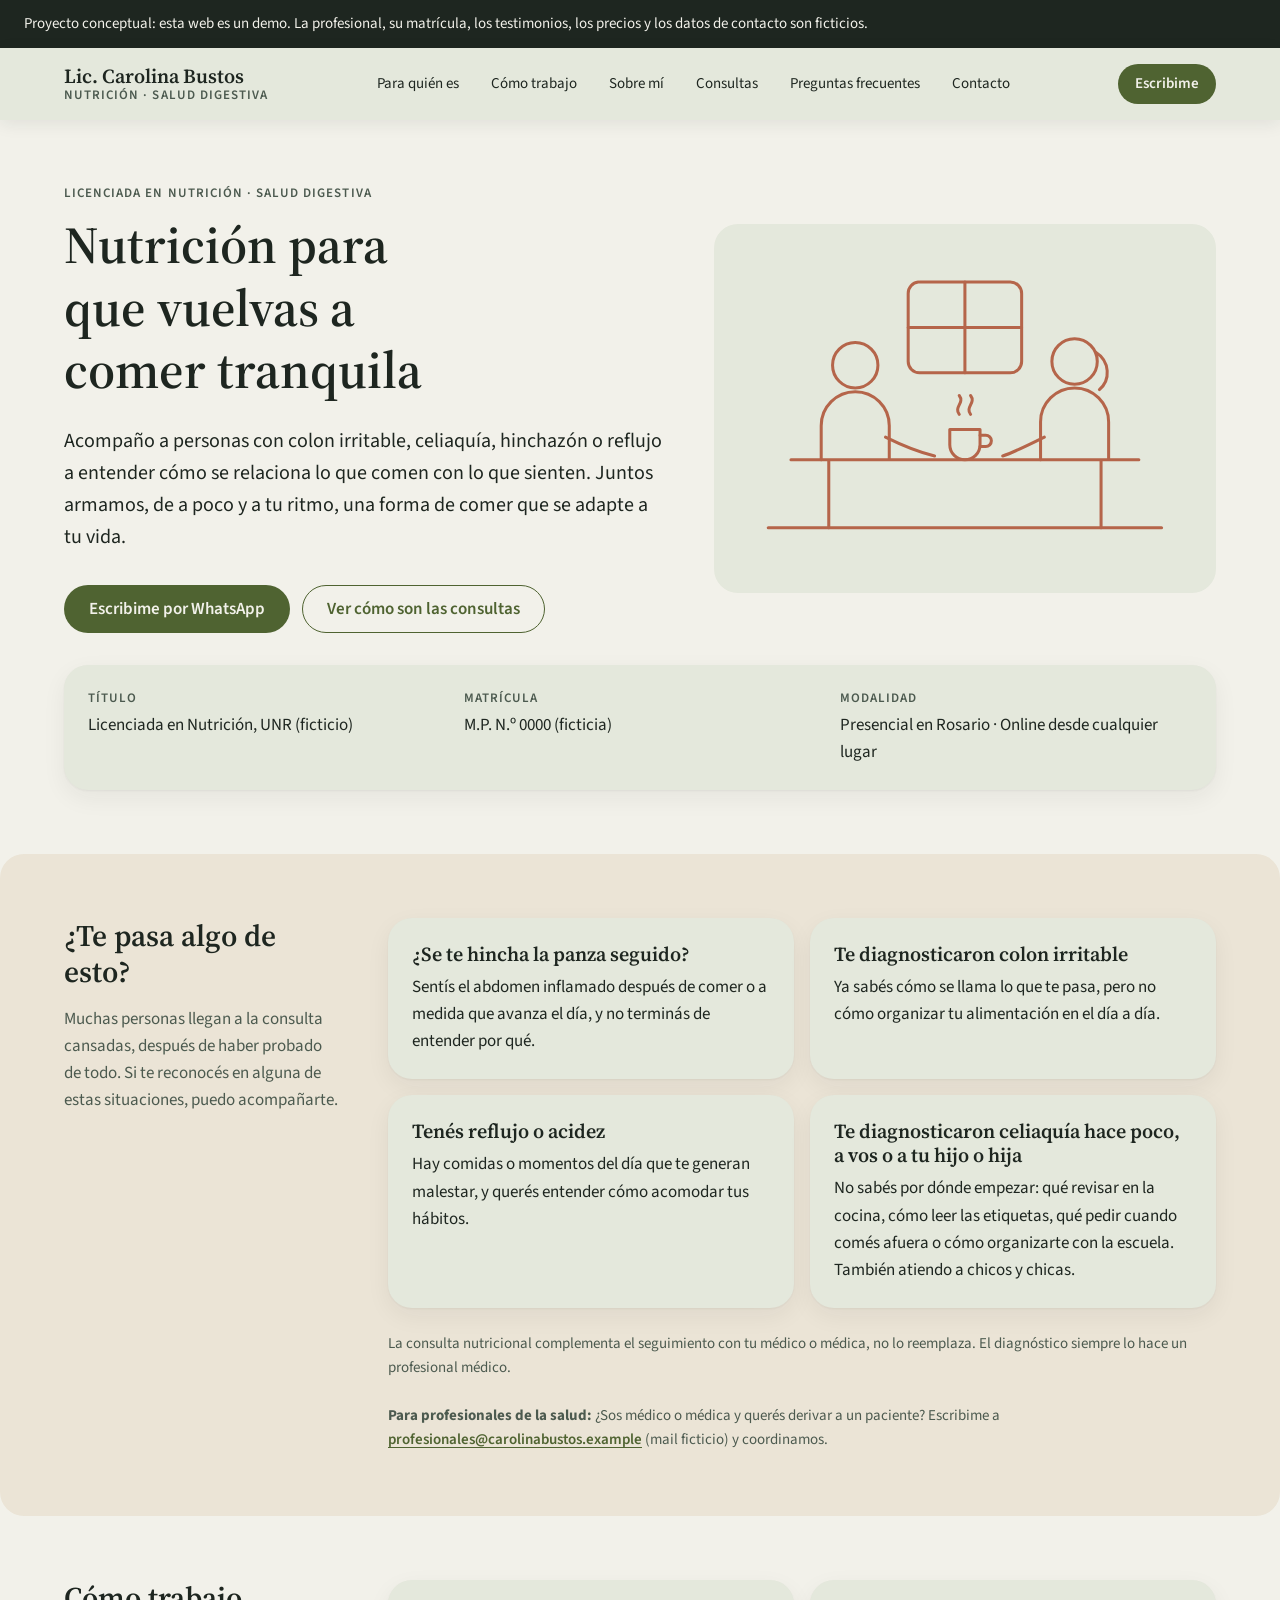
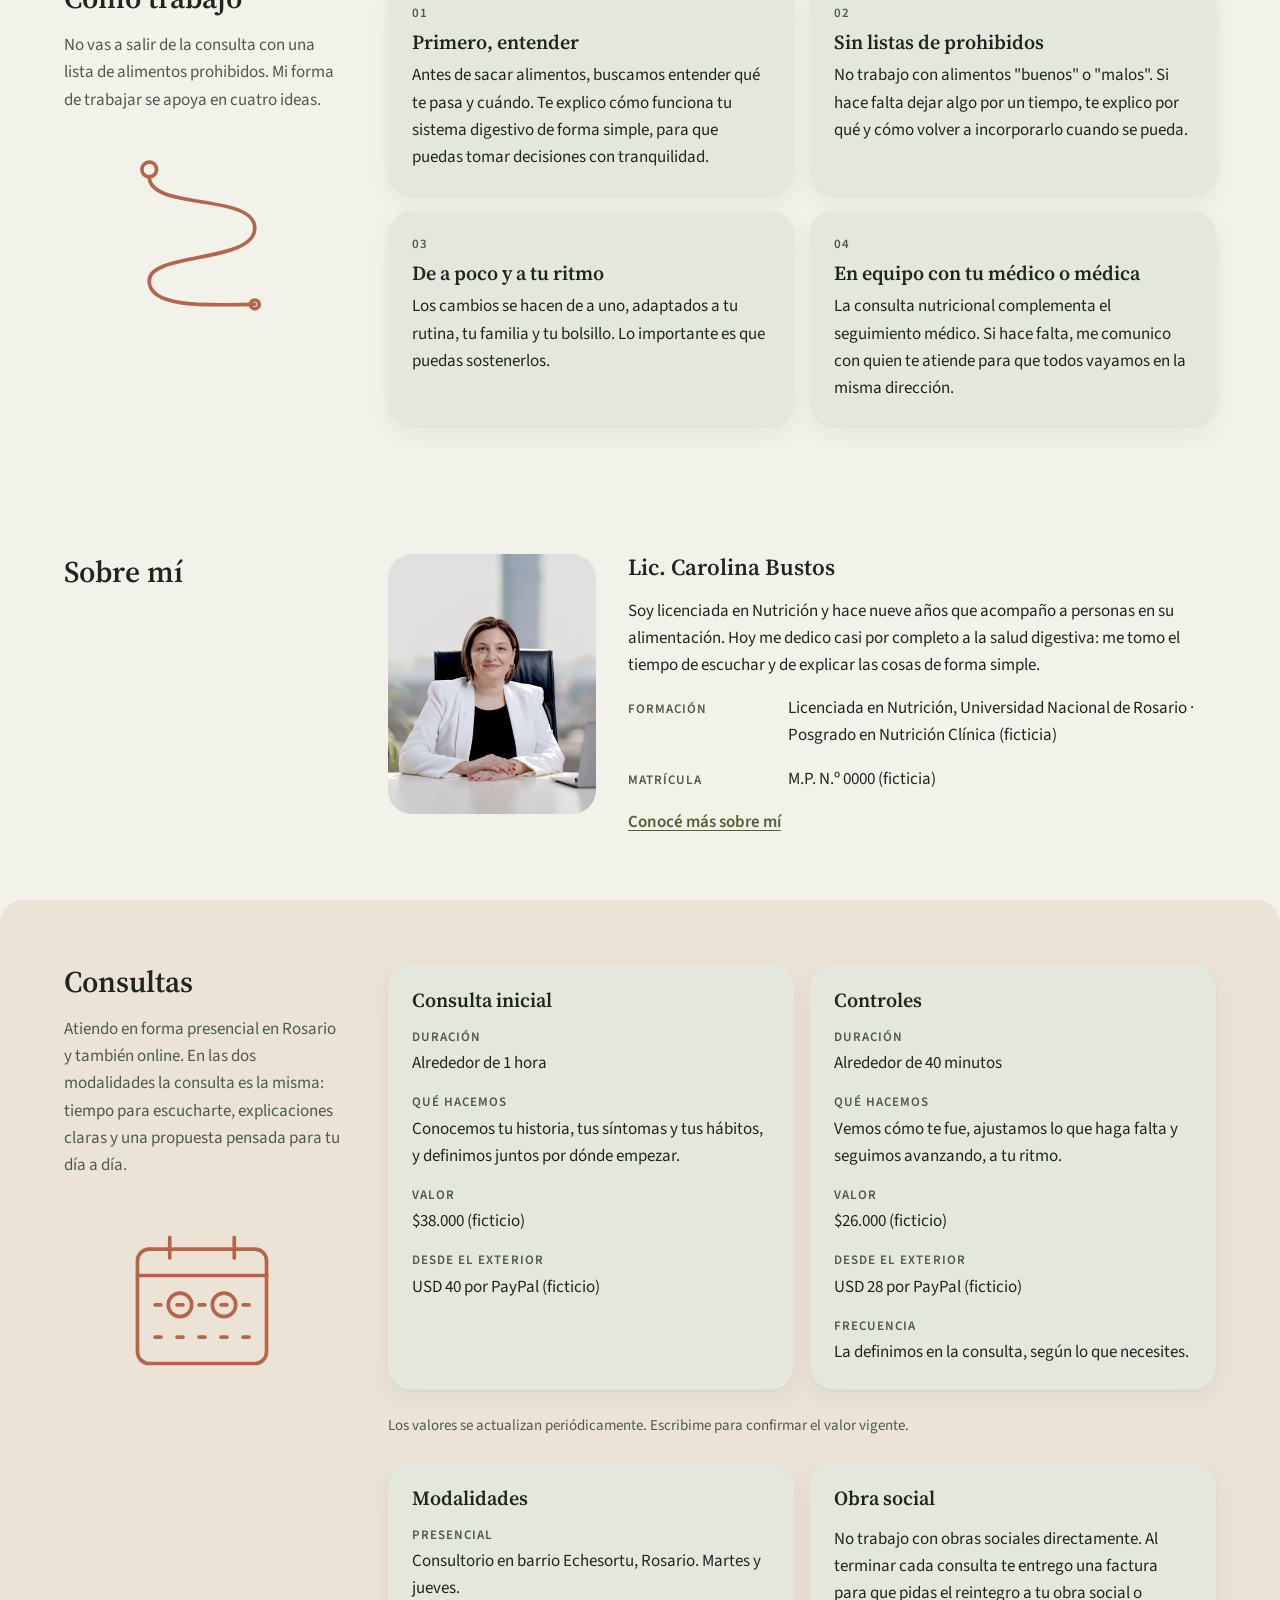
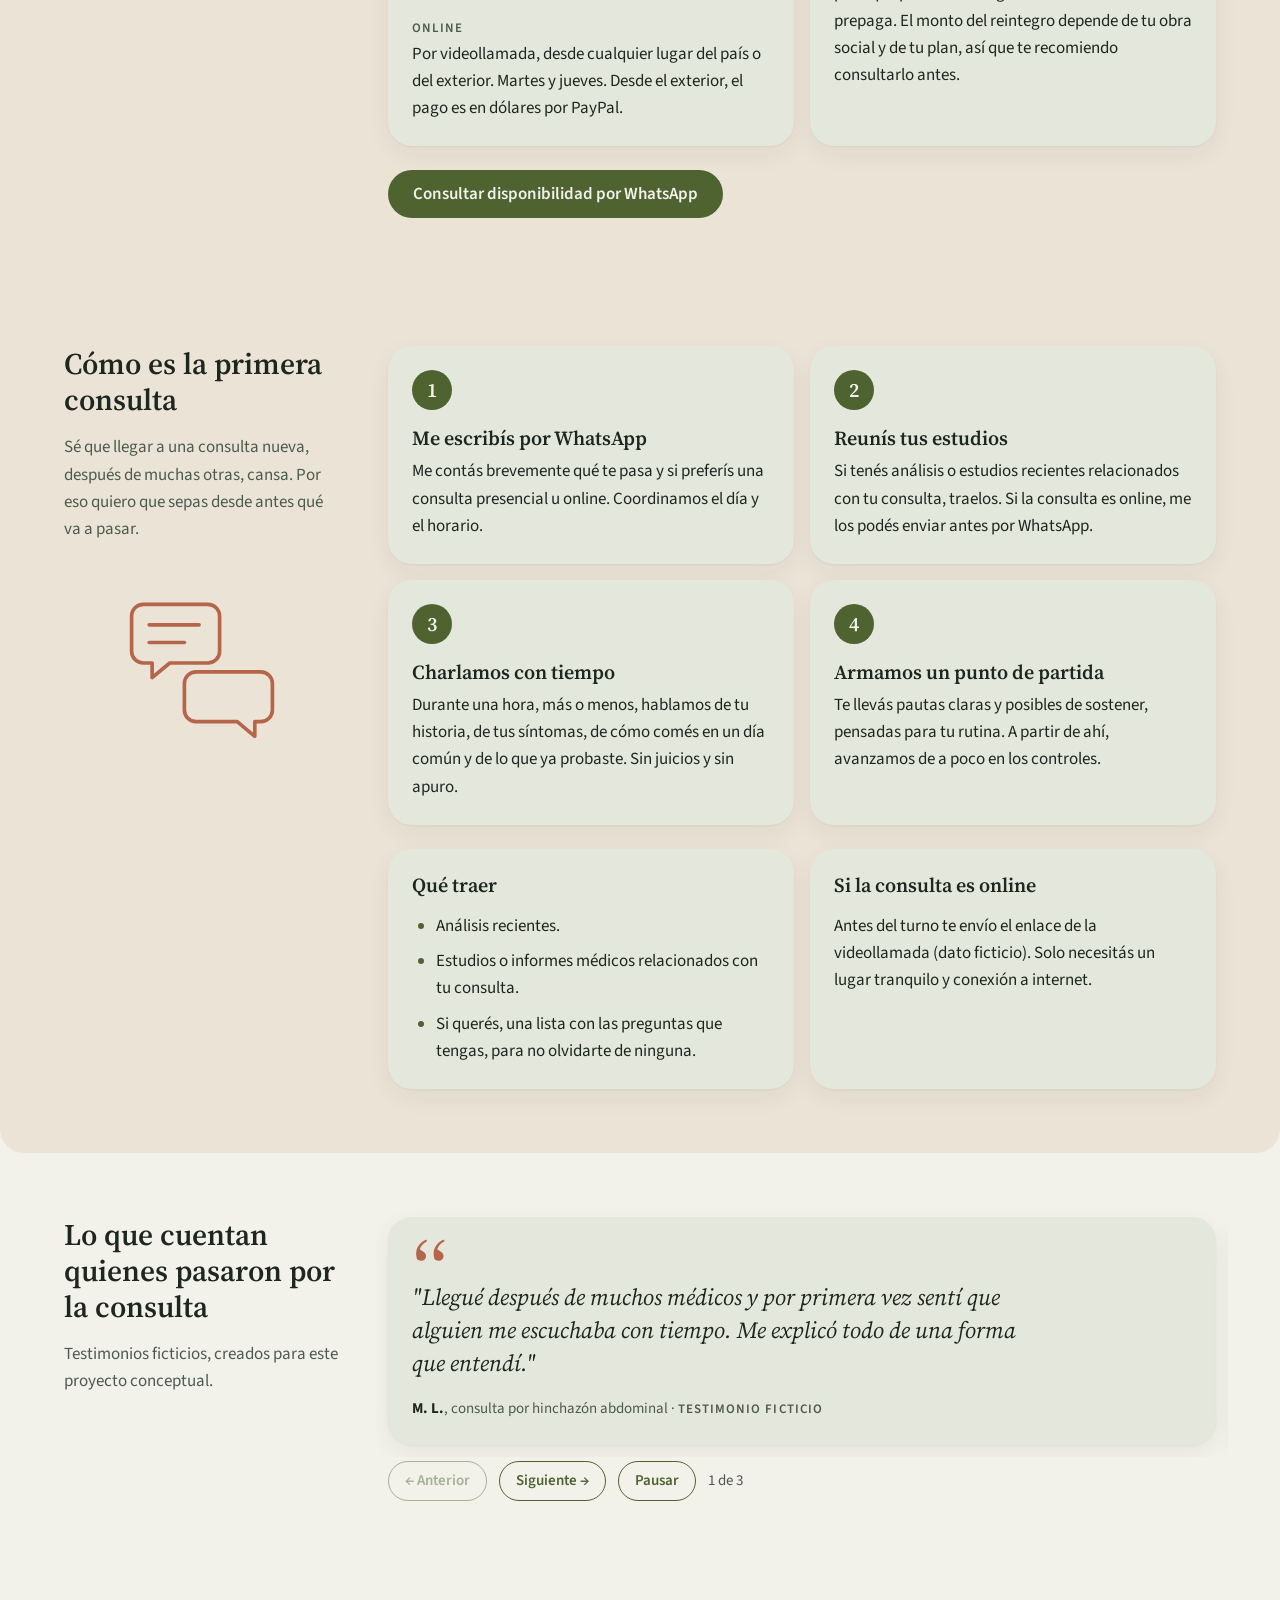
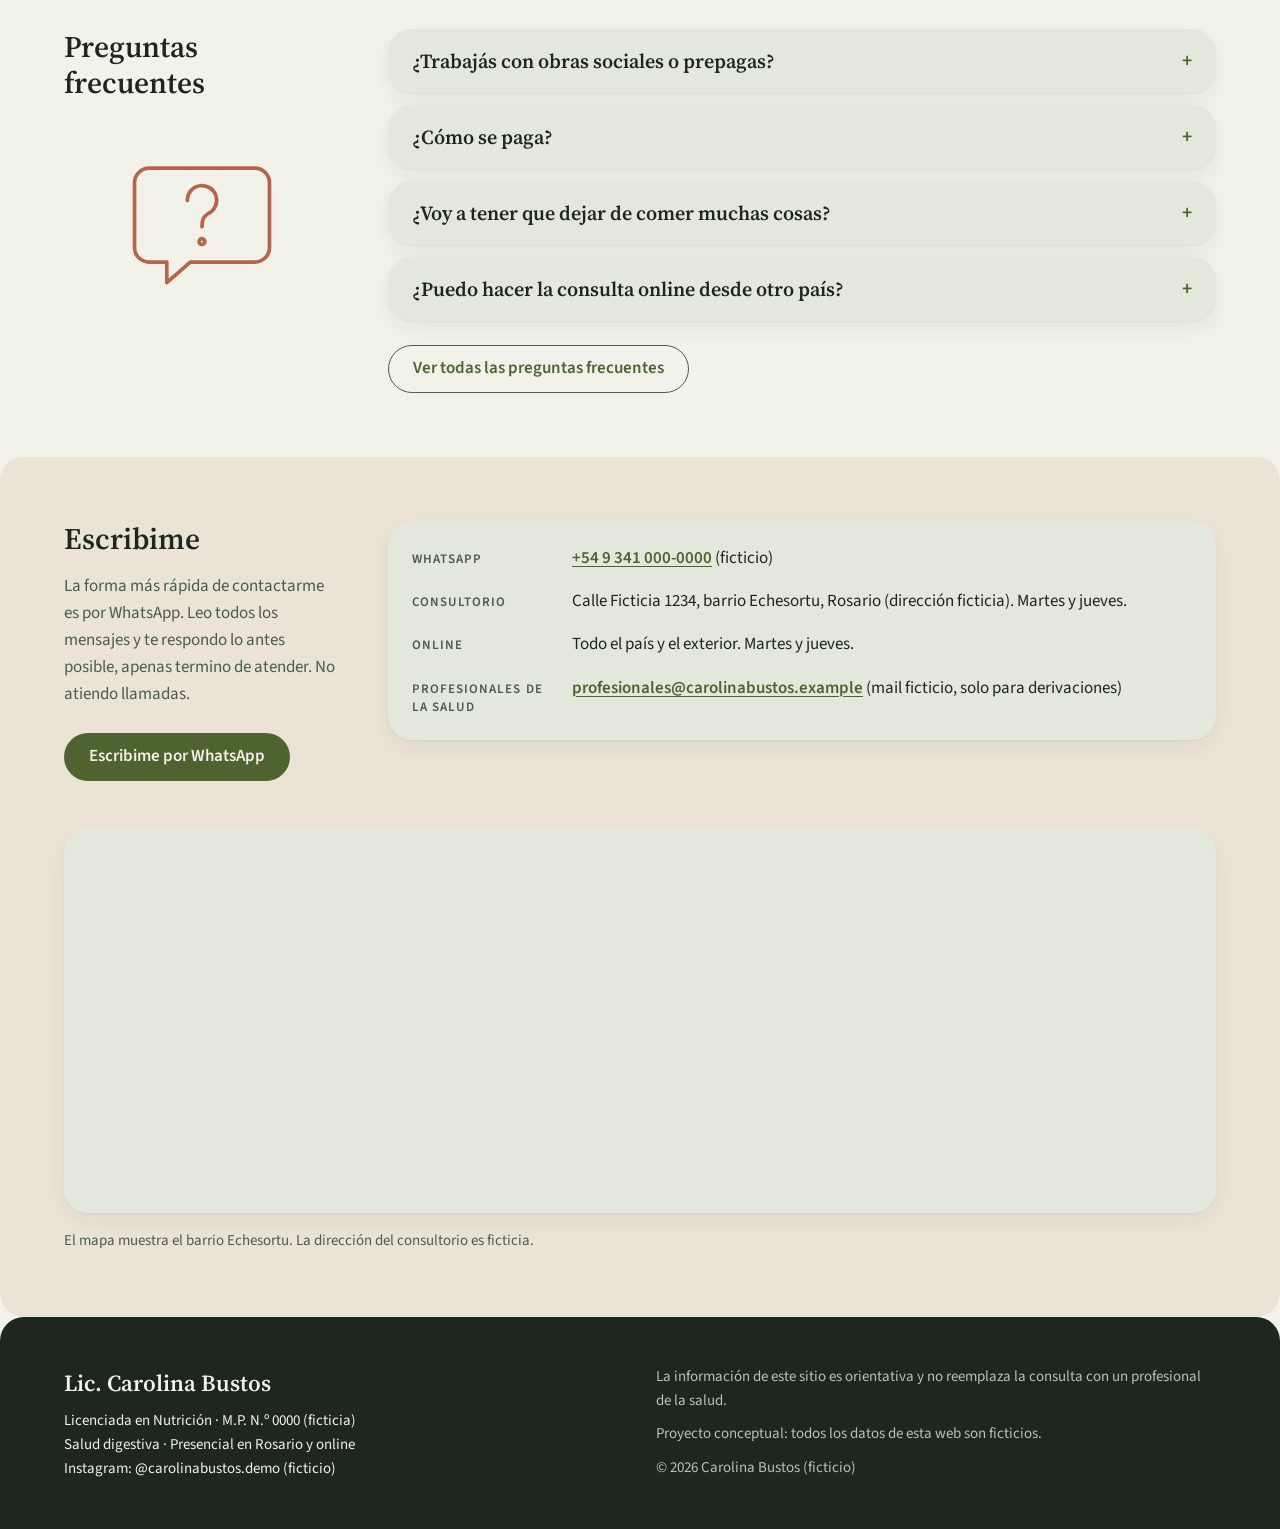
==== commit 197d7479: "Ajustes en la web" ====
--- a/index.html
+++ b/index.html
@@ -23,21 +23,36 @@
   <header class="site-header">
     <div class="contenedor site-header__contenido">
       <p class="site-header__marca">
-        Lic. Carolina Bustos
-        <span class="site-header__bajada">Nutrición · Salud digestiva</span>
+        <a class="site-header__enlace" href="index.html" aria-current="page">
+          Lic. Carolina Bustos
+          <span class="site-header__bajada">Nutrición · Salud digestiva</span>
+        </a>
       </p>
-      <nav class="site-nav" aria-label="Secciones">
-        <ul class="site-nav__lista">
+      <nav class="site-nav" aria-label="Secciones" data-menu>
+        <!-- Botón de menú para móvil: lo muestra js/main.js. Sin JS, la lista se ve siempre. -->
+        <button class="site-nav__boton" type="button" aria-label="Menú" aria-expanded="false" aria-controls="menu-secciones" data-menu-boton hidden>
+          <svg class="site-nav__icono" viewBox="0 0 24 24" aria-hidden="true" focusable="false">
+            <line x1="4" y1="6" x2="20" y2="6"/>
+            <line x1="4" y1="12" x2="20" y2="12"/>
+            <line x1="4" y1="18" x2="20" y2="18"/>
+          </svg>
+        </button>
+        <ul class="site-nav__lista" id="menu-secciones">
           <li><a class="site-nav__enlace" href="#para-quien-es">Para quién es</a></li>
           <li><a class="site-nav__enlace" href="#como-trabajo">Cómo trabajo</a></li>
           <li><a class="site-nav__enlace" href="#sobre-mi">Sobre mí</a></li>
           <li><a class="site-nav__enlace" href="#consultas">Consultas</a></li>
-          <li><a class="site-nav__enlace" href="#primera-consulta">Primera consulta</a></li>
           <li><a class="site-nav__enlace" href="#preguntas-frecuentes">Preguntas frecuentes</a></li>
           <li><a class="site-nav__enlace" href="#contacto">Contacto</a></li>
         </ul>
       </nav>
-      <a class="boton boton--principal boton--chico" href="https://wa.me/5493410000000?text=Hola%2C%20Carolina.%20Te%20escribo%20desde%20la%20web.%0AModalidad%20(presencial%20u%20online)%3A%20%0AMotivo%20de%20consulta%3A%20" target="_blank" rel="noopener">Escribime</a>
+      <!-- En móvil con JS, este enlace pasa a ser el botón flotante de WhatsApp (ver css/styles.css). -->
+      <a class="boton boton--principal boton--chico site-header__whatsapp" href="https://wa.me/5493410000000?text=Hola%2C%20Carolina.%20Te%20escribo%20desde%20la%20web.%0AModalidad%20(presencial%20u%20online)%3A%20%0AMotivo%20de%20consulta%3A%20" target="_blank" rel="noopener">
+        <svg class="site-header__whatsapp-icono" viewBox="0 0 24 24" aria-hidden="true" focusable="false">
+          <path d="M17.472 14.382c-.297-.149-1.758-.867-2.03-.967-.273-.099-.471-.148-.67.15-.197.297-.767.966-.94 1.164-.173.199-.347.223-.644.075-.297-.15-1.255-.463-2.39-1.475-.883-.788-1.48-1.761-1.653-2.059-.173-.297-.018-.458.13-.606.134-.133.298-.347.446-.52.149-.174.198-.298.298-.497.099-.198.05-.371-.025-.52-.075-.149-.669-1.612-.916-2.207-.242-.579-.487-.5-.669-.51-.173-.008-.371-.01-.57-.01-.198 0-.52.074-.792.372-.272.297-1.04 1.016-1.04 2.479 0 1.462 1.065 2.875 1.213 3.074.149.198 2.096 3.2 5.077 4.487.709.306 1.262.489 1.694.625.712.227 1.36.195 1.871.118.571-.085 1.758-.719 2.006-1.413.248-.694.248-1.289.173-1.413-.074-.124-.272-.198-.57-.347m-5.421 7.403h-.004a9.87 9.87 0 0 1-5.031-1.378l-.361-.214-3.741.982.998-3.648-.235-.374a9.86 9.86 0 0 1-1.51-5.26c.001-5.45 4.436-9.884 9.888-9.884 2.64 0 5.122 1.03 6.988 2.898a9.825 9.825 0 0 1 2.893 6.994c-.003 5.45-4.437 9.884-9.885 9.884m8.413-18.297A11.815 11.815 0 0 0 12.05 0C5.495 0 .16 5.335.157 11.892c0 2.096.547 4.142 1.588 5.945L.057 24l6.305-1.654a11.882 11.882 0 0 0 5.683 1.448h.005c6.554 0 11.89-5.335 11.893-11.893a11.821 11.821 0 0 0-3.48-8.413Z"/>
+        </svg>
+        <span class="site-header__whatsapp-texto">Escribime<span class="visualmente-oculto"> por WhatsApp</span></span>
+      </a>
     </div>
   </header>
 
@@ -176,11 +191,9 @@
           <h2 class="seccion__titulo" id="sobre-mi-titulo">Sobre mí</h2>
         </div>
         <div class="sobre-mi">
-          <!-- Reemplazar por la foto: <img> con alt "Retrato de Carolina Bustos,
-               licenciada en Nutrición.", width, height y loading="lazy". -->
-          <div class="foto-pendiente">
-            <p>[PENDIENTE: retrato de la profesional]</p>
-          </div>
+          <!-- Foto de ejemplo (proyecto conceptual). Archivo: assets/img/retrato-carolina-bustos.jpg,
+               vertical 4:5, 800 × 1000 px. Mientras no exista, se ve el texto alternativo. -->
+          <img class="retrato" src="assets/img/retrato-carolina-bustos.jpg" alt="Retrato de Carolina Bustos, licenciada en Nutrición." width="800" height="1000" loading="lazy" decoding="async">
           <div class="sobre-mi__texto">
             <h3 class="sobre-mi__nombre">Lic. Carolina Bustos</h3>
             <p>Soy licenciada en Nutrición y hace nueve años que acompaño a personas en su alimentación. Hoy me dedico casi por completo a la salud digestiva: me tomo el tiempo de escuchar y de explicar las cosas de forma simple.</p>
@@ -211,6 +224,15 @@
         <div class="bloque__cabecera">
           <h2 class="seccion__titulo" id="consultas-titulo">Consultas</h2>
           <p class="seccion__intro">Atiendo en forma presencial en Rosario y también online. En las dos modalidades la consulta es la misma: tiempo para escucharte, explicaciones claras y una propuesta pensada para tu día a día.</p>
+          <!-- Ilustración "Agenda": calendario con dos días marcados (martes y jueves) -->
+          <svg class="trazo bloque__ilustracion" viewBox="0 0 120 120" aria-hidden="true" focusable="false">
+            <path pathLength="1" d="M24 26 H96 A8 8 0 0 1 104 34 V96 A8 8 0 0 1 96 104 H24 A8 8 0 0 1 16 96 V34 A8 8 0 0 1 24 26 Z"/>
+            <path pathLength="1" d="M16 44 H104"/>
+            <path pathLength="1" d="M38 18 V32 M82 18 V32"/>
+            <path pathLength="1" d="M28 64 H32 M43 64 H47 M58 64 H62 M73 64 H77 M88 64 H92 M28 86 H32 M43 86 H47 M58 86 H62 M73 86 H77 M88 86 H92"/>
+            <circle pathLength="1" cx="45" cy="64" r="8"/>
+            <circle pathLength="1" cx="75" cy="64" r="8"/>
+          </svg>
         </div>
         <div class="bloque__contenido">
           <div class="consultas">
@@ -401,6 +423,12 @@
       <div class="contenedor bloque">
         <div class="bloque__cabecera">
           <h2 class="seccion__titulo" id="preguntas-frecuentes-titulo">Preguntas frecuentes</h2>
+          <!-- Ilustración "Pregunta": la misma de preguntas-frecuentes.html -->
+          <svg class="trazo bloque__ilustracion" viewBox="0 0 120 120" aria-hidden="true" focusable="false">
+            <path pathLength="1" d="M24 24 H96 A10 10 0 0 1 106 34 V78 A10 10 0 0 1 96 88 H52 L36 102 V88 H24 A10 10 0 0 1 14 78 V34 A10 10 0 0 1 24 24 Z"/>
+            <path pathLength="1" d="M50 46 A10 10 0 1 1 64 55 C61 57 60 59 60 64"/>
+            <circle pathLength="1" cx="60" cy="74" r="2"/>
+          </svg>
         </div>
         <div class="bloque__contenido">
           <div class="faq">
@@ -440,14 +468,6 @@
           <p>
             <a class="boton boton--principal" href="https://wa.me/5493410000000?text=Hola%2C%20Carolina.%20Te%20escribo%20desde%20la%20web.%0AModalidad%20(presencial%20u%20online)%3A%20%0AMotivo%20de%20consulta%3A%20" target="_blank" rel="noopener">Escribime por WhatsApp</a>
           </p>
-          <!-- Ilustración "Taza": "como cuando alguien te recibe con un té" -->
-          <svg class="trazo bloque__ilustracion" viewBox="0 0 120 120" aria-hidden="true" focusable="false">
-            <path pathLength="1" d="M28 52 H84 V70 A26 26 0 0 1 58 96 H54 A26 26 0 0 1 28 70 Z"/>
-            <path pathLength="1" d="M84 58 H90 A10 10 0 0 1 90 78 H82"/>
-            <path pathLength="1" d="M18 104 H96"/>
-            <path pathLength="1" d="M46 40 C40 32 52 28 46 20"/>
-            <path pathLength="1" d="M64 40 C58 32 70 28 64 20"/>
-          </svg>
         </div>
         <div class="bloque__contenido">
           <div class="contacto__datos tarjeta">
@@ -470,10 +490,13 @@
               </div>
             </dl>
           </div>
-          <!-- Mapa del barrio, sin marcar una dirección: la del consultorio es
-               ficticia. En un proyecto real, usar la dirección exacta. -->
+        </div>
+        <!-- Mapa del barrio en una fila propia, a todo el ancho, sin marcar una
+             dirección: la del consultorio es ficticia. En un proyecto real,
+             usar la dirección exacta. -->
+        <div class="contacto__mapa">
           <div class="mapa">
-            <iframe src="https://www.google.com/maps?q=Echesortu,+Rosario,+Santa+Fe&amp;output=embed" title="Mapa de barrio Echesortu, Rosario" width="800" height="600" loading="lazy" referrerpolicy="no-referrer-when-downgrade"></iframe>
+            <iframe src="https://www.google.com/maps?q=Echesortu,+Rosario,+Santa+Fe&amp;output=embed" title="Mapa de barrio Echesortu, Rosario" width="1200" height="400" loading="lazy" referrerpolicy="no-referrer-when-downgrade"></iframe>
           </div>
           <p class="aclaracion">El mapa muestra el barrio Echesortu. La dirección del consultorio es ficticia.</p>
         </div>
--- a/css/styles.css
+++ b/css/styles.css
@@ -73,14 +73,35 @@
   --ancho-max: 72rem;
   --ancho-lectura: 38rem;
   --ancho-etiqueta: 9rem;
+  --foto-ancho-max: 24rem; /* retrato de Sobre mí: tope en tablet */
+
+  /* Aire arriba y abajo de cada sección. La versión compacta se usa en
+     móvil en las páginas con .pagina--compacta. */
+  --seccion-espacio: var(--space-8);
+  --seccion-espacio-compacto: var(--space-6);
   --borde-fino: 0.0625rem;
   --borde-foco: 0.1875rem;
   --tamano-numero: 2.5rem;
 
   /* Alto aproximado del header fijo: las anclas de la navegación dejan
-     ese espacio arriba para que el título no quede tapado. En móvil la
-     navegación ocupa varias líneas; desde 56rem va en una sola fila. */
+     ese espacio arriba para que el título no quede tapado. En móvil sin JS
+     la navegación ocupa varias líneas; con JS se pliega en el menú y el
+     header ocupa hasta dos filas; desde 56rem va en una sola fila. */
   --alto-header: 12rem;
+  --alto-header-con-menu: 6rem;
+  --alto-header-escritorio: 6rem;
+
+  /* Área mínima para tocar con el dedo (botones de solo ícono) */
+  --area-tactil: 2.75rem;
+
+  /* Ícono del botón de menú. El grosor va en unidades del SVG (viewBox 24). */
+  --icono-menu-tamano: 1.5rem;
+  --icono-menu-grosor: 2;
+
+  /* Botón flotante de WhatsApp (móvil con JS) */
+  --flotante-tamano: 3.5rem;
+  --flotante-icono: 1.75rem;
+  --flotante-margen: 1rem;
 
   /* Ilustraciones. El grosor va en unidades del SVG, no en rem, para que
      escale junto con el dibujo. Los íconos usan un viewBox de 120; la escena
@@ -90,13 +111,16 @@
   --trazo-grosor-escena: 1.6;
   --ilustracion-chica: 7rem;
   --ilustracion-mediana: 10rem;
+  --ilustracion-grande: 11rem; /* columna del título en las secciones de la home */
   --ilustracion-escena-max: 30rem;
 
   /* Botón sin efecto (primera o última ficha del slider) */
   --opacidad-inactivo: 0.45;
 
   /* Mapa del consultorio */
-  --mapa-proporcion: 4 / 3;
+  /* Rectangular y bajo: más ancho todavía desde 56rem, donde ocupa toda la fila */
+  --mapa-proporcion: 16 / 9;
+  --mapa-proporcion-ancha: 3 / 1;
 
   /* Movimiento */
   --duracion-corta: 200ms;
@@ -107,9 +131,15 @@
   --slider-intervalo: 7s; /* lo lee js/main.js para el avance automático */
 }
 
+/* .con-js lo agrega js/main.js al <html> cuando el menú está listo */
+.con-js {
+  --alto-header: var(--alto-header-con-menu);
+}
+
 @media (min-width: 56rem) {
-  :root {
-    --alto-header: 6rem;
+  :root,
+  .con-js {
+    --alto-header: var(--alto-header-escritorio);
   }
 }
 
@@ -160,6 +190,16 @@
 /* Que ningún display (flex, inline-flex…) le gane al atributo hidden */
 [hidden] {
   display: none !important;
+}
+
+/* Fuera de la vista, pero lo leen los lectores de pantalla */
+.visualmente-oculto {
+  position: absolute;
+  width: 1px;
+  height: 1px;
+  overflow: hidden;
+  clip-path: inset(50%);
+  white-space: nowrap;
 }
 
 :focus-visible {
@@ -218,7 +258,20 @@
 
 /* Las secciones se separan solo con aire, sin filetes */
 .seccion {
-  padding-block: var(--space-8);
+  padding-block: var(--seccion-espacio);
+}
+
+/* Página compacta (sobre-mi.html): en móvil, menos aire entre secciones,
+   porque son cortas y sin bandas de color que las separen. Desde 56rem
+   vuelve al espacio normal. */
+.pagina--compacta .seccion {
+  padding-block: var(--seccion-espacio-compacto);
+}
+
+@media (min-width: 56rem) {
+  .pagina--compacta .seccion {
+    padding-block: var(--seccion-espacio);
+  }
 }
 
 /* Banda: fondo crema de ancho completo, con las esquinas redondeadas como
@@ -253,9 +306,10 @@
   align-content: start;
 }
 
+/* Centrada en la columna del título, con aire arriba */
 .bloque__ilustracion {
-  width: var(--ilustracion-chica);
-  margin-top: var(--space-4);
+  width: var(--ilustracion-grande);
+  margin: var(--space-6) auto 0;
 }
 
 /* ---------- Aviso de proyecto conceptual ---------- */
@@ -378,6 +432,20 @@
   line-height: var(--lh-titulos);
 }
 
+/* La marca lleva a la home: se ve igual que antes, sin subrayado.
+   Al pasar el mouse, el nombre toma el color de acento. */
+.site-header__enlace {
+  display: grid;
+  color: inherit;
+  text-decoration: none;
+  border-radius: var(--radius-sm);
+  transition: color var(--duracion-corta) var(--curva);
+}
+
+.site-header__enlace:hover {
+  color: var(--color-acento);
+}
+
 .site-header__bajada {
   color: var(--color-texto-secundario);
   font-family: var(--font-texto);
@@ -412,6 +480,142 @@
   background-color: var(--color-fondo);
 }
 
+/* ---------- Menú plegable en móvil (solo con JS) ----------
+   El botón (solo el ícono; el nombre "Menú" va en aria-label) queda a la
+   derecha de la marca y la lista se abre como un panel debajo del header,
+   sobre el contenido, así el header no cambia de alto.
+   El estado sale de aria-expanded: no hay una clase aparte que sincronizar. */
+
+.site-nav__boton {
+  display: inline-flex;
+  align-items: center;
+  justify-content: center;
+  width: var(--area-tactil);
+  height: var(--area-tactil);
+  padding: 0;
+  border: 0;
+  border-radius: var(--radius-full);
+  background-color: transparent;
+  color: var(--color-texto);
+  cursor: pointer;
+  transition: background-color var(--duracion-corta) var(--curva);
+}
+
+.site-nav__boton:hover {
+  background-color: var(--color-fondo);
+}
+
+.site-nav__icono {
+  width: var(--icono-menu-tamano);
+  height: var(--icono-menu-tamano);
+  fill: none;
+  stroke: currentColor;
+  stroke-width: var(--icono-menu-grosor);
+  stroke-linecap: round;
+}
+
+.site-nav__icono line {
+  transform-box: fill-box;
+  transform-origin: center;
+}
+
+/* Abierto, las tres líneas forman una X. Los 6px son unidades del SVG:
+   la distancia entre cada línea y la del medio. */
+.site-nav__boton[aria-expanded="true"] .site-nav__icono line:nth-child(1) {
+  transform: translateY(6px) rotate(45deg);
+}
+
+.site-nav__boton[aria-expanded="true"] .site-nav__icono line:nth-child(2) {
+  opacity: 0;
+}
+
+.site-nav__boton[aria-expanded="true"] .site-nav__icono line:nth-child(3) {
+  transform: translateY(-6px) rotate(-45deg);
+}
+
+/* La marca empuja el botón de menú a la derecha */
+.con-js .site-header__marca {
+  margin-inline-end: auto;
+}
+
+.con-js .site-nav {
+  order: 0;
+  width: auto;
+}
+
+/* visibility (y no display) para poder animar la apertura. Oculta,
+   la lista tampoco recibe el foco ni la leen los lectores de pantalla. */
+.con-js .site-nav__lista {
+  position: absolute;
+  top: 100%;
+  inset-inline: 0;
+  flex-direction: column;
+  gap: var(--space-1);
+  padding: var(--space-3) var(--space-5) var(--space-5);
+  border-top: var(--borde-fino) solid var(--color-filete);
+  border-end-start-radius: var(--radius-lg);
+  border-end-end-radius: var(--radius-lg);
+  background-color: var(--color-superficie);
+  box-shadow: var(--sombra-header);
+  visibility: hidden;
+  opacity: 0;
+  transform: translateY(calc(-1 * var(--space-2)));
+}
+
+.con-js .site-nav__boton[aria-expanded="true"] + .site-nav__lista {
+  visibility: visible;
+  opacity: 1;
+  transform: none;
+}
+
+/* En el panel, enlaces a lo ancho y más altos: más fáciles de tocar */
+.con-js .site-nav__lista .site-nav__enlace {
+  display: block;
+  padding-block: var(--space-3);
+  font-size: var(--fs-base);
+}
+
+/* ---------- WhatsApp: "Escribime" del header / botón flotante ----------
+   Es un solo enlace. Sin JS, y con JS desde 60rem, es el botón "Escribime"
+   del header. Con JS y por debajo de 60rem sale del header y queda fijo
+   abajo a la derecha, solo con el ícono; el texto sigue para los lectores
+   de pantalla ("Escribime por WhatsApp"). */
+
+.site-header__whatsapp-icono {
+  display: none;
+  width: var(--flotante-icono);
+  height: var(--flotante-icono);
+  fill: currentColor;
+}
+
+.con-js .site-header__whatsapp {
+  position: fixed;
+  bottom: calc(var(--flotante-margen) + env(safe-area-inset-bottom, 0px));
+  right: calc(var(--flotante-margen) + env(safe-area-inset-right, 0px));
+  width: var(--flotante-tamano);
+  height: var(--flotante-tamano);
+  padding: 0;
+  box-shadow: var(--sombra-ficha);
+}
+
+.con-js .site-header__whatsapp-icono {
+  display: block;
+}
+
+.con-js .site-header__whatsapp-texto {
+  position: absolute;
+  width: 1px;
+  height: 1px;
+  overflow: hidden;
+  clip-path: inset(50%);
+  white-space: nowrap;
+}
+
+/* Espacio extra al final para que el botón no tape lo último del footer */
+.con-js .site-footer {
+  padding-bottom: calc(var(--space-7) + var(--flotante-tamano) + var(--flotante-margen));
+}
+
 /* ---------- Hero ---------- */
 
 .hero {
@@ -492,8 +696,9 @@
   align-content: start;
 }
 
+/* Títulos de tarjeta en --fs-lg: con --fs-xl muchos ocupaban dos líneas */
 .situacion__titulo {
-  font-size: var(--fs-xl);
+  font-size: var(--fs-lg);
 }
 
 /* ---------- Principios ---------- */
@@ -510,7 +715,7 @@
 }
 
 .principio__titulo {
-  font-size: var(--fs-xl);
+  font-size: var(--fs-lg);
 }
 
 /* ---------- Consultas ---------- */
@@ -528,7 +733,7 @@
 
 .consulta__titulo {
   margin-bottom: var(--space-4);
-  font-size: var(--fs-xl);
+  font-size: var(--fs-lg);
 }
 
 .aclaracion {
@@ -569,7 +774,7 @@
 }
 
 .paso__titulo {
-  font-size: var(--fs-xl);
+  font-size: var(--fs-lg);
 }
 
 /* ---------- Lista con viñetas (la base quita las viñetas) ---------- */
@@ -602,18 +807,23 @@
   font-size: var(--fs-xl);
 }
 
-.foto-pendiente {
-  display: grid;
-  place-items: center;
+/* Retrato de Sobre mí. En móvil ocupa todo el ancho; en pantallas más
+   anchas, centrado y con tope (--foto-ancho-max). Desde 56rem lo limita la
+   columna de 13rem. object-fit: cover recorta sin deformar si la foto no es
+   exactamente 4:5. El fondo se ve mientras carga (o si falta el archivo,
+   junto con el texto alternativo). */
+.retrato {
+  display: block;
   aspect-ratio: 4 / 5;
-  max-width: 15rem;
-  padding: var(--space-5);
+  width: 100%;
+  max-width: var(--foto-ancho-max);
+  height: auto;
+  margin-inline: auto;
+  object-fit: cover;
   background-color: var(--color-superficie);
-  border: var(--borde-fino) dashed var(--color-filete);
   border-radius: var(--radius-lg);
   color: var(--color-texto-secundario);
   font-size: var(--fs-sm);
-  text-align: center;
 }
 
 /* ---------- Slider: una ficha por vez, deslizando en horizontal ----------
@@ -621,10 +831,11 @@
    agrega los botones. Todas las fichas toman la altura de la más alta,
    así la sección no salta al cambiar. */
 
+/* A todo el ancho de la columna, alineado con las tarjetas de las otras
+   secciones. El ancho de lectura se limita en el texto (.testimonio__cita). */
 .slider {
   display: grid;
   gap: var(--space-4);
-  max-width: var(--ancho-lectura);
 }
 
 /* El padding deja ver la sombra y el foco de las fichas, que el scroll
@@ -664,7 +875,6 @@
 
 .testimonio {
   position: relative;
-  max-width: var(--ancho-lectura);
   margin: 0;
 }
 
@@ -686,6 +896,7 @@
 }
 
 .testimonio__cita {
+  max-width: var(--ancho-lectura);
   margin: 0 0 var(--space-4);
   font-family: var(--font-titulos);
   font-size: var(--fs-xl);
@@ -704,10 +915,11 @@
 
 /* ---------- Preguntas frecuentes ---------- */
 
+/* A todo el ancho de la columna, como las demás tarjetas. El ancho de
+   lectura se limita en la respuesta (.faq__respuesta). */
 .faq {
   display: grid;
   gap: var(--space-3);
-  max-width: var(--ancho-lectura);
 }
 
 /* Doble clase para ganarle al padding de .tarjeta en todos los anchos:
@@ -744,6 +956,7 @@
 }
 
 .faq__respuesta {
+  max-width: var(--ancho-lectura);
   padding-bottom: var(--space-5);
   color: var(--color-texto-secundario);
 }
@@ -815,6 +1028,19 @@
   container-type: inline-size;
 }
 
+/* Fila del mapa: debajo del título y la ficha, ocupando las dos columnas */
+.contacto__mapa {
+  display: grid;
+  gap: var(--space-4);
+  grid-column: 1 / -1;
+}
+
+@media (min-width: 56rem) {
+  .contacto__mapa .mapa {
+    aspect-ratio: var(--mapa-proporcion-ancha);
+  }
+}
+
 @container (min-width: 30rem) {
   .ficha:not(.ficha--franja) .ficha__fila {
     grid-template-columns: var(--ancho-etiqueta) 1fr;
@@ -823,11 +1049,9 @@
   }
 }
 
+/* Las tarjetas mantienen el relleno de móvil (--space-5) en todos los
+   anchos: con --space-6 quedaban muy altas en la columna angosta. */
 @media (min-width: 36rem) {
-  .tarjeta {
-    padding: var(--space-6);
-  }
-
   .pasos {
     grid-template-columns: repeat(2, 1fr);
   }
@@ -836,14 +1060,44 @@
 /* ---------- Pantallas medianas ---------- */
 
 @media (min-width: 56rem) {
+  /* 1 : 3 para que la columna de contenido sea ancha y las tarjetas, bajas */
   .bloque {
-    grid-template-columns: minmax(0, 1fr) minmax(0, 2.4fr);
+    grid-template-columns: minmax(0, 1fr) minmax(0, 3fr);
     gap: var(--space-7);
   }
 
   .site-nav {
     order: 0;
     width: auto;
+  }
+
+  /* En escritorio el menú no se pliega: la lista vuelve a su lugar */
+  .site-nav__boton {
+    display: none;
+  }
+
+  .con-js .site-header__marca {
+    margin-inline-end: 0;
+  }
+
+  .con-js .site-nav__lista {
+    position: static;
+    flex-direction: row;
+    gap: var(--space-1) var(--space-2);
+    padding: 0;
+    border: 0;
+    border-radius: 0;
+    background-color: transparent;
+    box-shadow: none;
+    visibility: visible;
+    opacity: 1;
+    transform: none;
+  }
+
+  .con-js .site-nav__lista .site-nav__enlace {
+    display: inline-block;
+    padding-block: var(--space-1);
+    font-size: var(--fs-sm);
   }
 
   .hero {
@@ -872,6 +1126,38 @@
 
   .site-footer__contenido {
     grid-template-columns: 1fr 1fr;
+  }
+}
+
+/* ---------- "Escribime" vuelve al header (desde 60rem) ----------
+   Por debajo de 60rem (unos 960 px), en el header el botón "Escribime" baja
+   a una tercera fila, debajo de la navegación; ahí conviene más el botón
+   flotante. Desde este ancho vuelve al header, con texto y sin ícono. */
+
+@media (min-width: 60rem) {
+  .con-js .site-header__whatsapp {
+    position: static;
+    width: auto;
+    height: auto;
+    padding: var(--space-2) var(--space-4);
+    box-shadow: none;
+  }
+
+  .con-js .site-header__whatsapp-icono {
+    display: none;
+  }
+
+  .con-js .site-header__whatsapp-texto {
+    position: static;
+    width: auto;
+    height: auto;
+    overflow: visible;
+    clip-path: none;
+    white-space: normal;
+  }
+
+  .con-js .site-footer {
+    padding-bottom: var(--space-7);
   }
 }
 
@@ -901,7 +1187,6 @@
   .faq--columnas {
     grid-template-columns: repeat(2, 1fr);
     align-items: start;
-    max-width: none;
   }
 }
 
@@ -922,6 +1207,19 @@
     transition: transform var(--duracion-corta) var(--curva);
   }
 
+  .site-nav__icono line {
+    transition: transform var(--duracion-corta) var(--curva),
+                opacity var(--duracion-corta) var(--curva);
+  }
+
+  /* visibility también entra en la transición: al cerrar, la lista sigue
+     visible hasta que termina de desvanecerse. */
+  .con-js .site-nav__lista {
+    transition: opacity var(--duracion-corta) var(--curva),
+                transform var(--duracion-corta) var(--curva),
+                visibility var(--duracion-corta) var(--curva);
+  }
+
   .trazo :is(path, circle) {
     animation: dibujar var(--duracion-trazo) var(--curva) both;
   }
